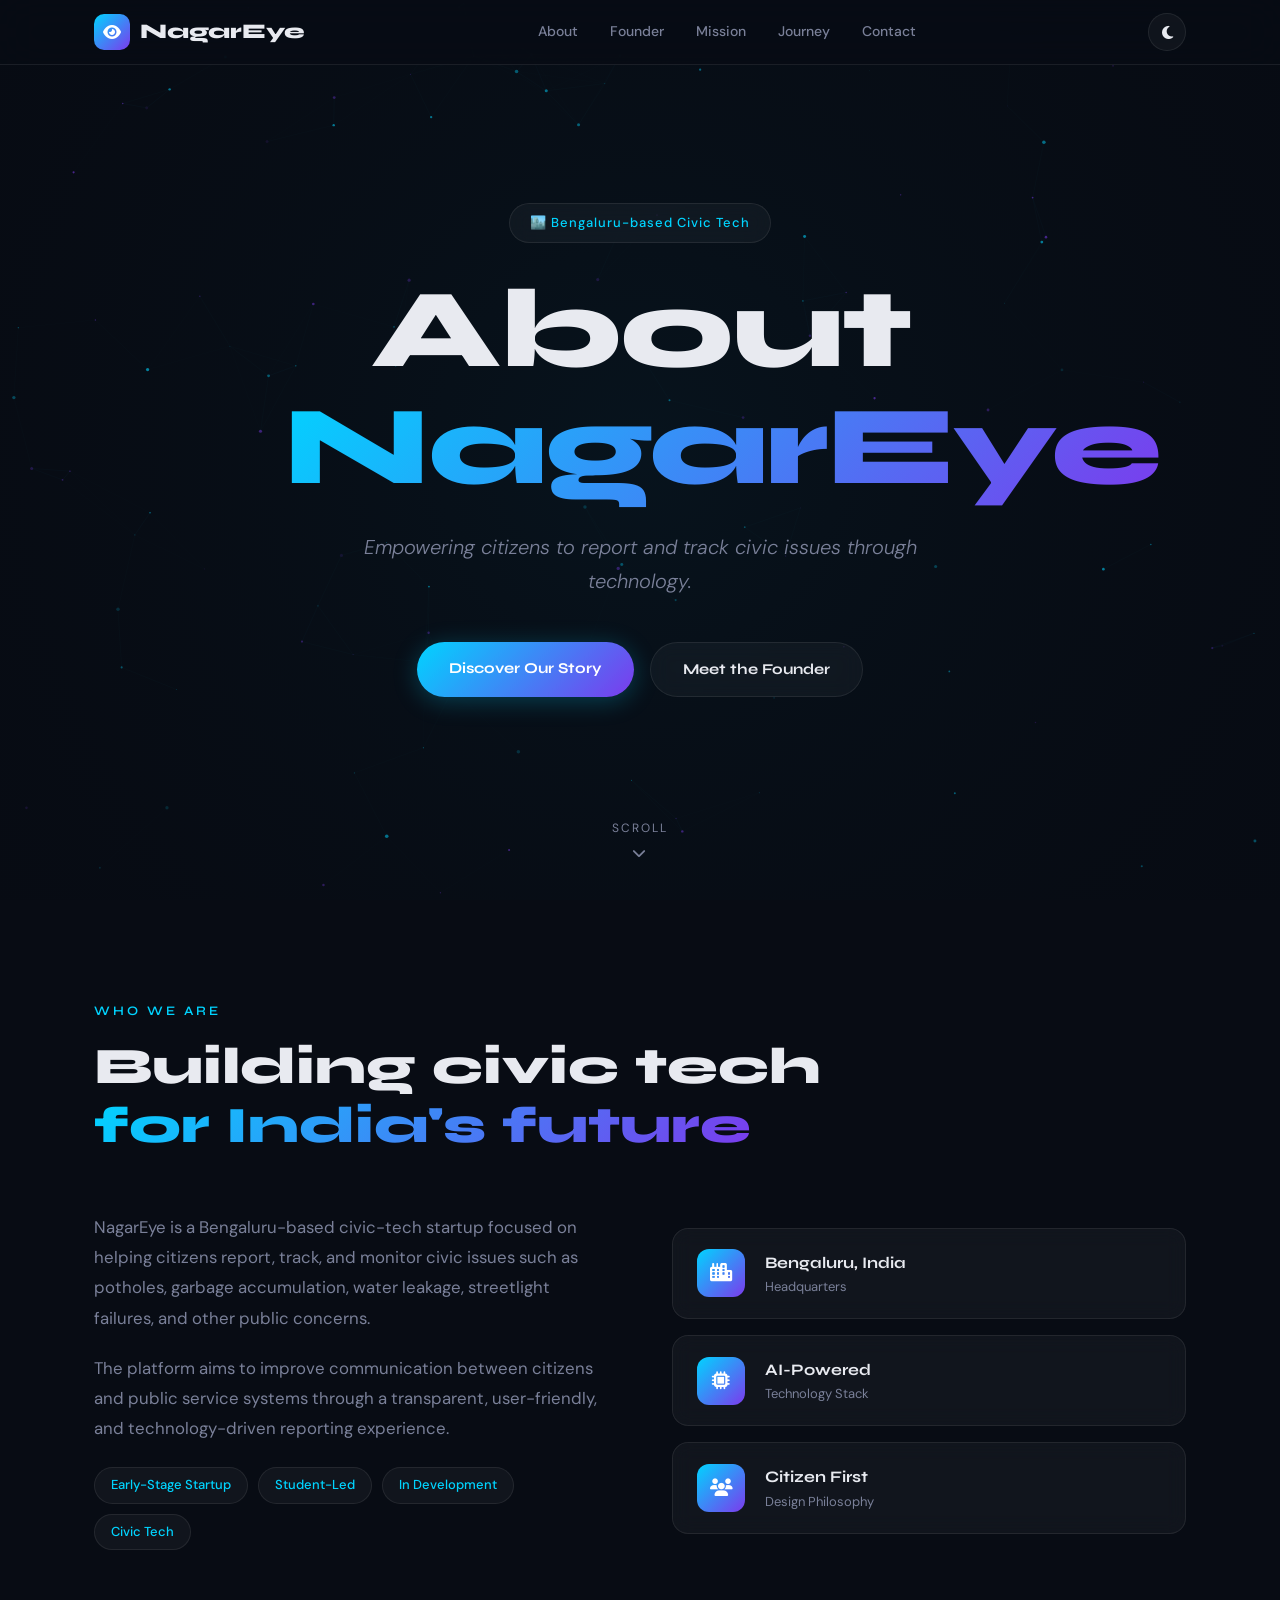
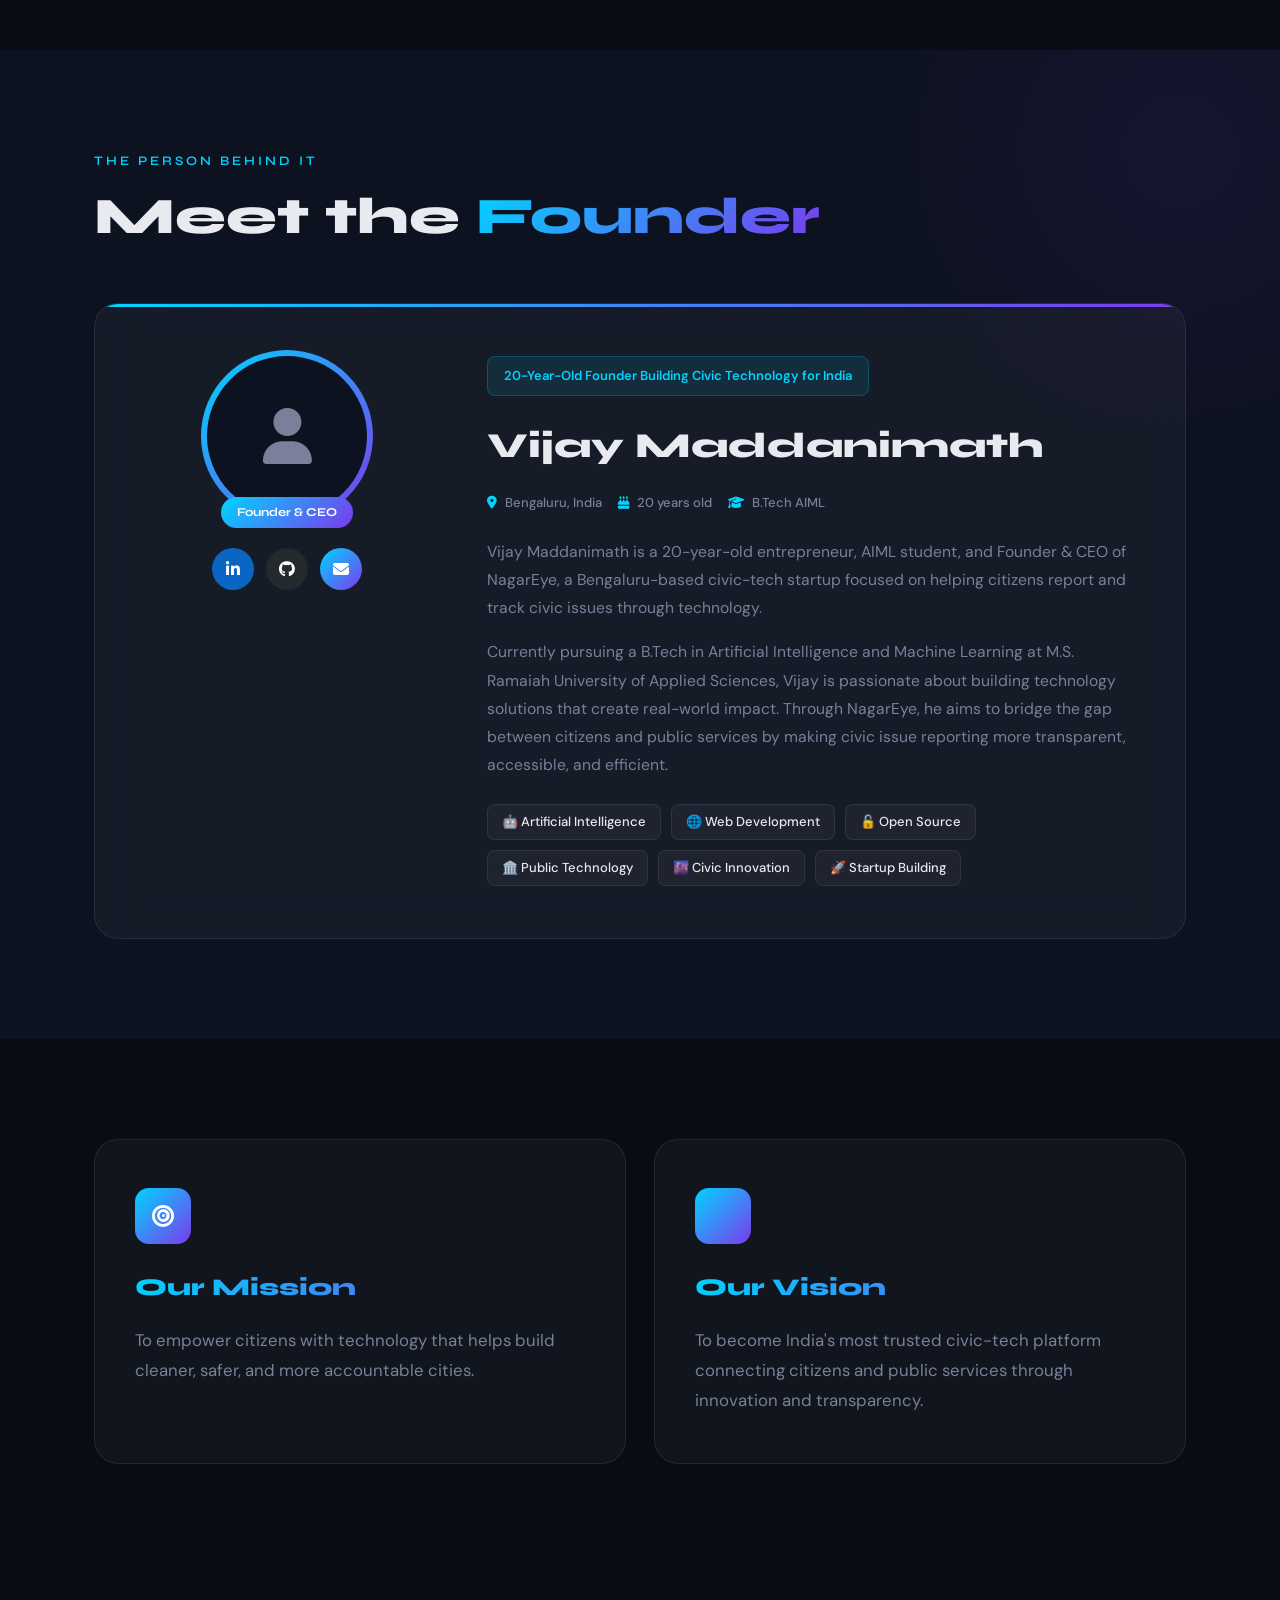
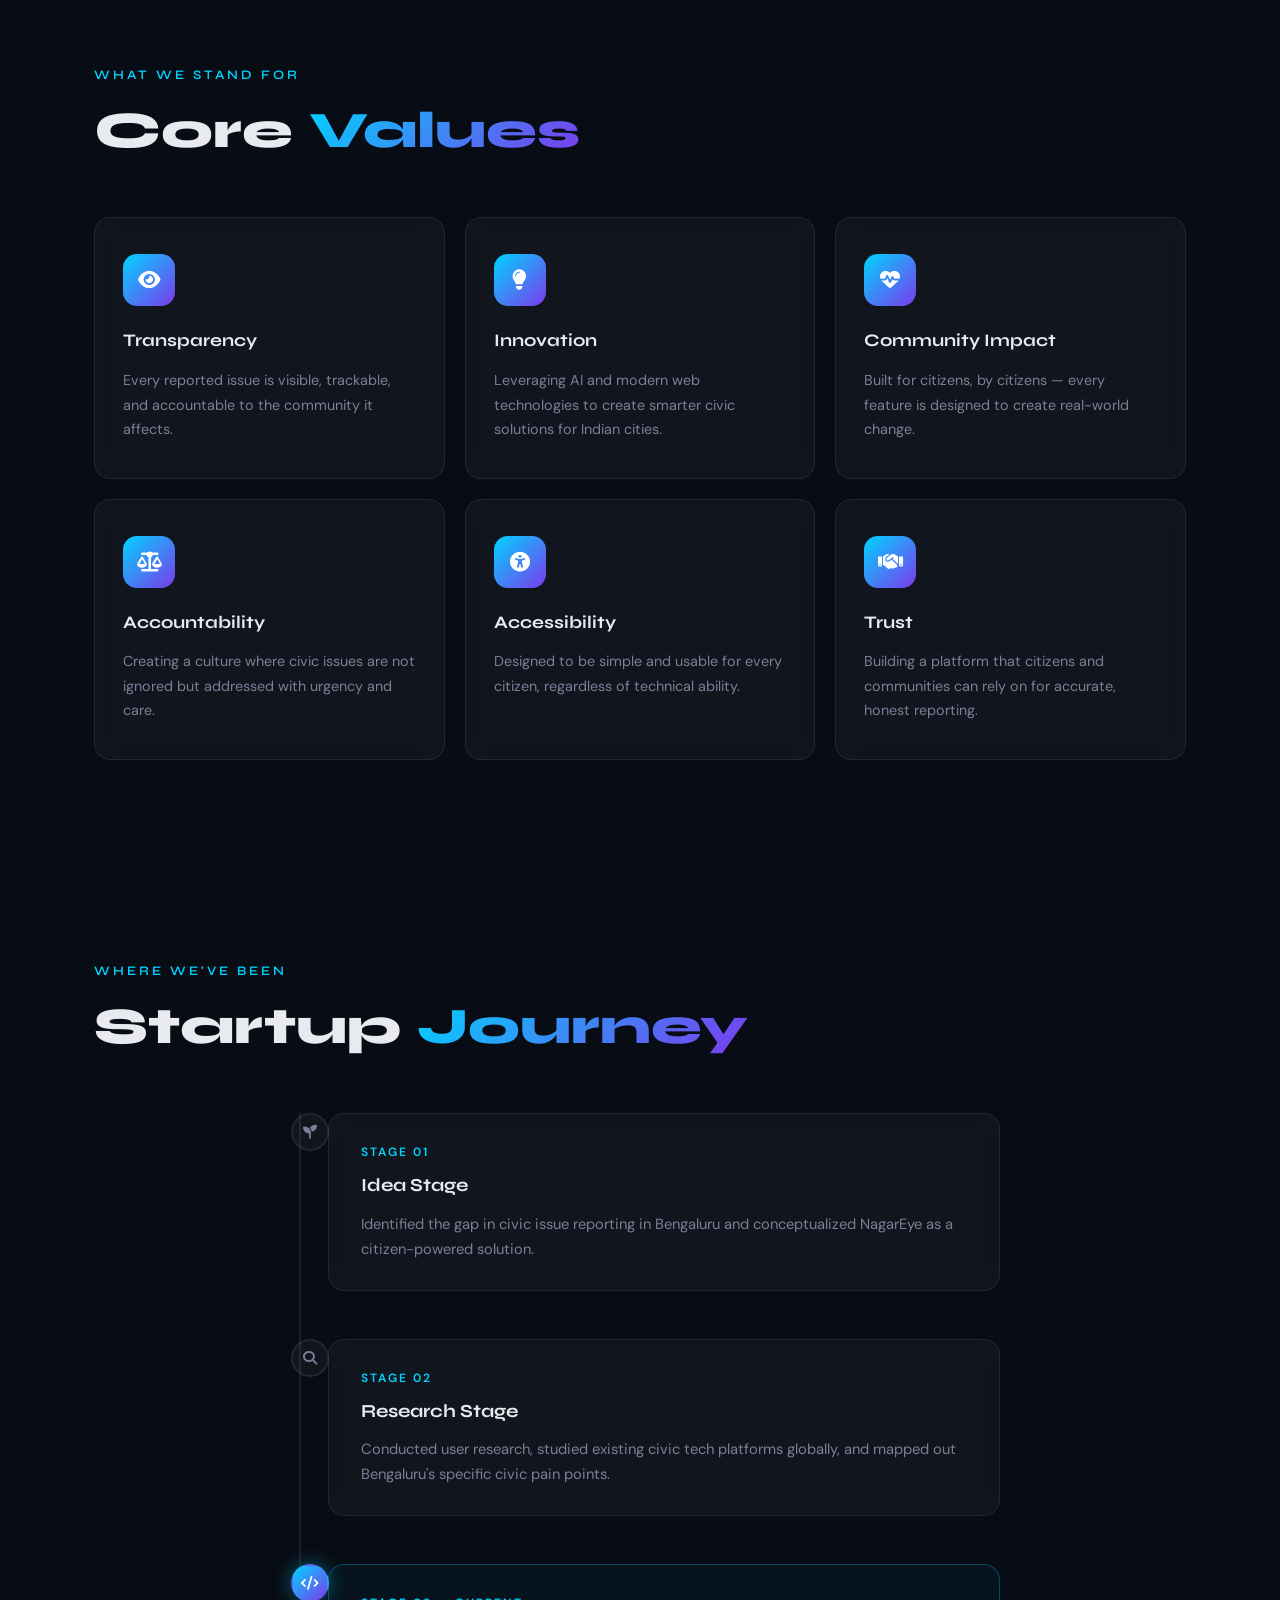
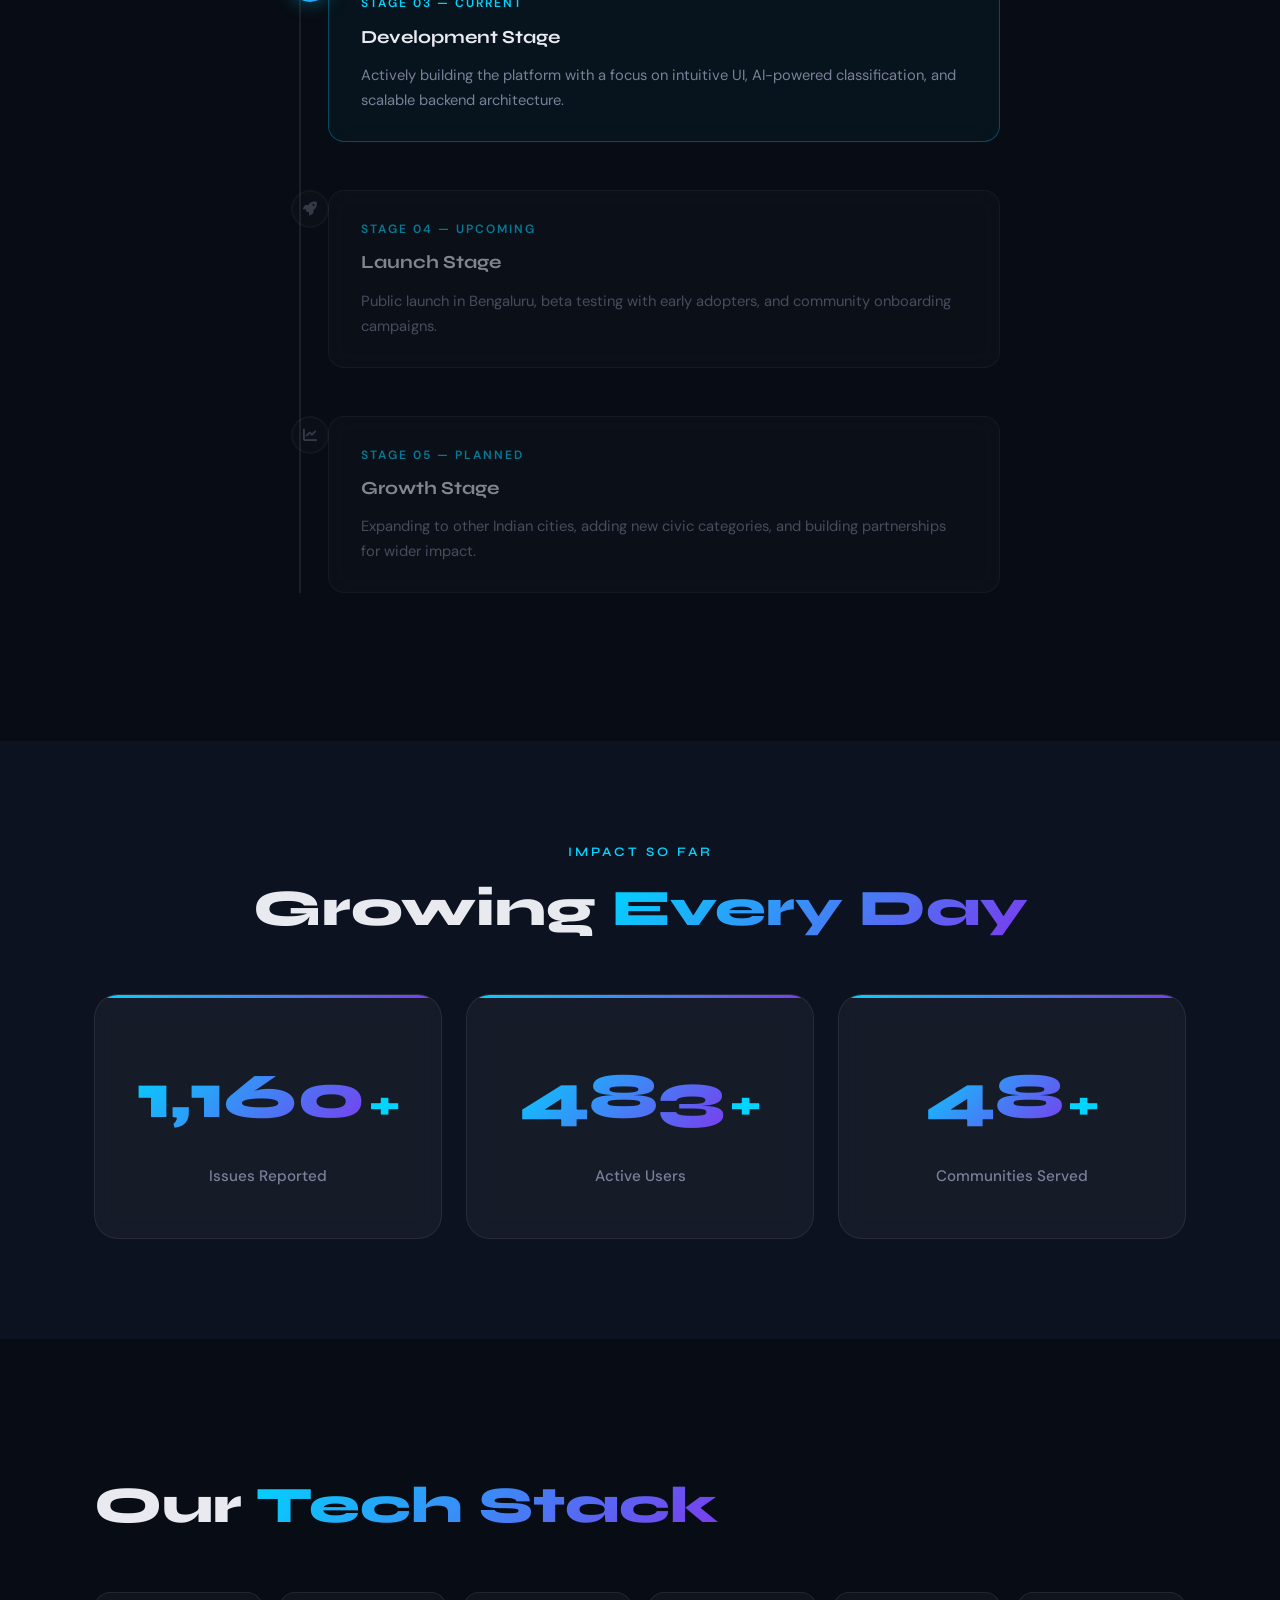
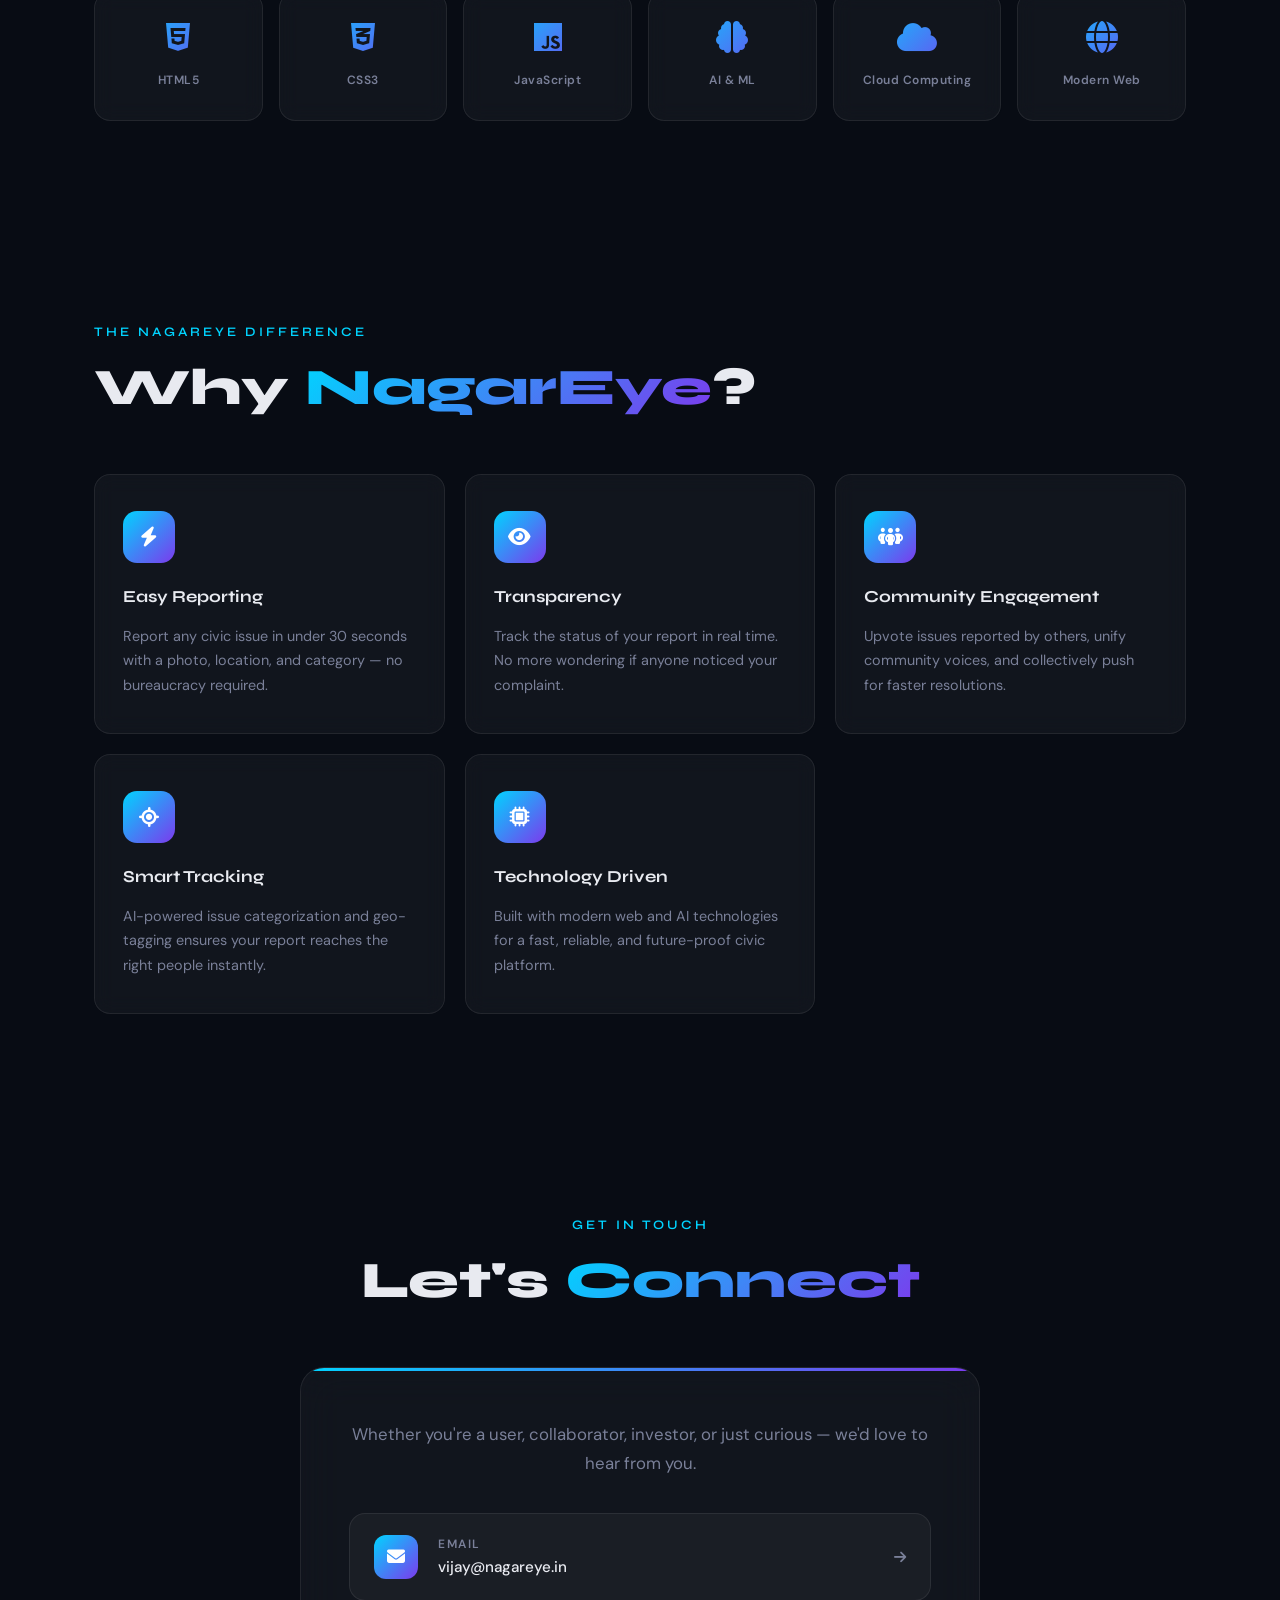
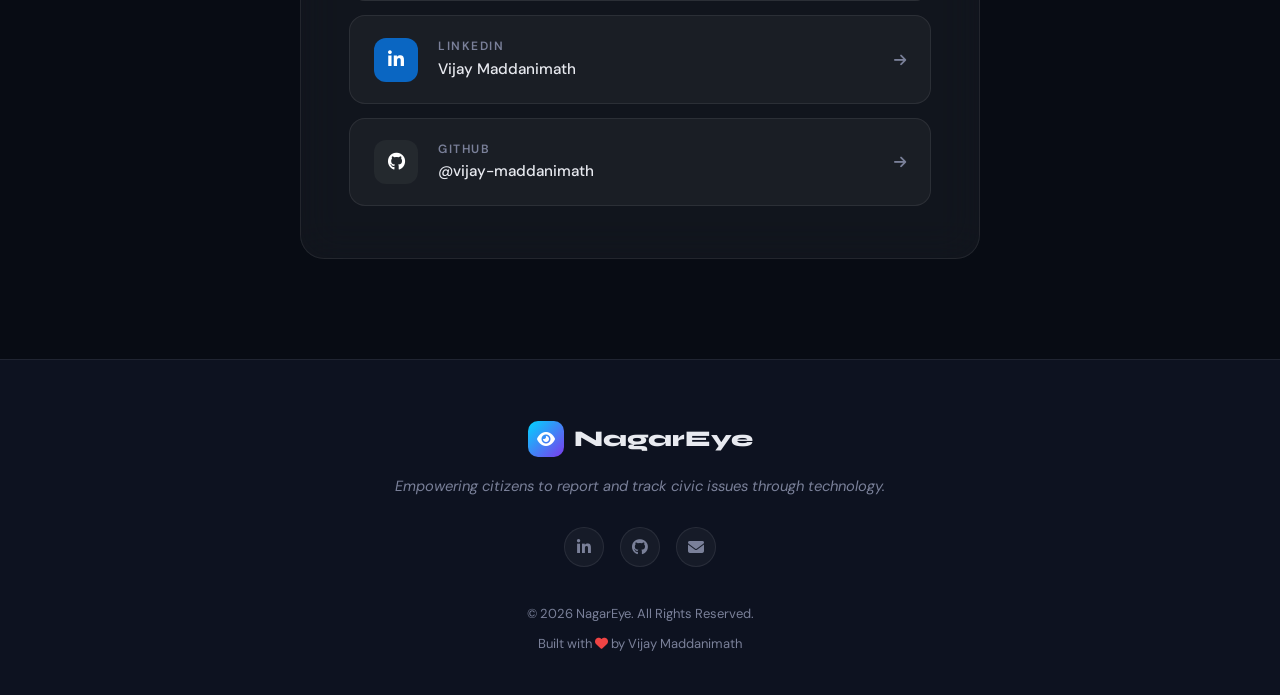
==== index.html @ eb6879da "Rename about.html to index.html" ====
<!DOCTYPE html>
<html lang="en" data-theme="dark">
<head>
  <meta charset="UTF-8" />
  <meta name="viewport" content="width=device-width, initial-scale=1.0" />
  <title>About NagarEye | Vijay Maddanimath | Founder & CEO</title>
  <meta name="description" content="Learn about NagarEye, a Bengaluru-based civic-tech startup founded by Vijay Maddanimath, focused on helping citizens report and track civic issues through technology." />
  <meta name="keywords" content="NagarEye, Vijay Maddanimath, civic tech, Bengaluru startup, citizen reporting, pothole reporting, civic issues" />
  <meta property="og:title" content="About NagarEye | Vijay Maddanimath | Founder & CEO" />
  <meta property="og:description" content="Bengaluru-based civic-tech startup empowering citizens to report and track civic issues through technology." />
  <meta property="og:type" content="website" />

  <!-- Fonts -->
  <link rel="preconnect" href="https://fonts.googleapis.com" />
  <link href="https://fonts.googleapis.com/css2?family=Syne:wght@400;600;700;800&family=DM+Sans:ital,wght@0,300;0,400;0,500;1,300&display=swap" rel="stylesheet" />
  <!-- Font Awesome -->
  <link rel="stylesheet" href="https://cdnjs.cloudflare.com/ajax/libs/font-awesome/6.5.0/css/all.min.css" />

  <link rel="stylesheet" href="style.css" />
</head>
<body>

  <!-- NAV -->
  <nav class="nav" id="nav">
    <div class="nav-inner">
      <a href="#" class="nav-logo">
        <span class="logo-icon"><i class="fa-solid fa-eye"></i></span>
        <span>NagarEye</span>
      </a>
      <div class="nav-links">
        <a href="#about">About</a>
        <a href="#founder">Founder</a>
        <a href="#mission">Mission</a>
        <a href="#journey">Journey</a>
        <a href="#contact">Contact</a>
      </div>
      <button class="theme-toggle" id="themeToggle" aria-label="Toggle dark mode">
        <i class="fa-solid fa-moon" id="themeIcon"></i>
      </button>
      <button class="nav-hamburger" id="hamburger" aria-label="Open menu">
        <span></span><span></span><span></span>
      </button>
    </div>
    <div class="nav-mobile" id="navMobile">
      <a href="#about">About</a>
      <a href="#founder">Founder</a>
      <a href="#mission">Mission</a>
      <a href="#journey">Journey</a>
      <a href="#contact">Contact</a>
    </div>
  </nav>

  <!-- HERO -->
  <section class="hero" id="hero">
    <canvas id="heroCanvas"></canvas>
    <div class="hero-content reveal">
      <div class="hero-badge">🏙️ Bengaluru-based Civic Tech</div>
      <h1 class="hero-title">About <span class="gradient-text">NagarEye</span></h1>
      <p class="hero-tagline">Empowering citizens to report and track civic issues through technology.</p>
      <div class="hero-cta">
        <a href="#about" class="btn-primary">Discover Our Story</a>
        <a href="#founder" class="btn-ghost">Meet the Founder</a>
      </div>
    </div>
    <div class="hero-scroll-hint">
      <span>Scroll</span>
      <i class="fa-solid fa-chevron-down"></i>
    </div>
  </section>

  <!-- ABOUT -->
  <section class="section" id="about">
    <div class="container">
      <div class="section-label reveal">Who We Are</div>
      <h2 class="section-title reveal">Building civic tech<br /><span class="gradient-text">for India's future</span></h2>
      <div class="about-grid">
        <div class="about-text reveal">
          <p>NagarEye is a Bengaluru-based civic-tech startup focused on helping citizens report, track, and monitor civic issues such as potholes, garbage accumulation, water leakage, streetlight failures, and other public concerns.</p>
          <p>The platform aims to improve communication between citizens and public service systems through a transparent, user-friendly, and technology-driven reporting experience.</p>
          <div class="about-tags">
            <span class="tag">Early-Stage Startup</span>
            <span class="tag">Student-Led</span>
            <span class="tag">In Development</span>
            <span class="tag">Civic Tech</span>
          </div>
        </div>
        <div class="about-visual reveal">
          <div class="city-card">
            <div class="city-card-icon"><i class="fa-solid fa-city"></i></div>
            <div class="city-card-text">
              <strong>Bengaluru, India</strong>
              <span>Headquarters</span>
            </div>
          </div>
          <div class="city-card">
            <div class="city-card-icon"><i class="fa-solid fa-microchip"></i></div>
            <div class="city-card-text">
              <strong>AI-Powered</strong>
              <span>Technology Stack</span>
            </div>
          </div>
          <div class="city-card">
            <div class="city-card-icon"><i class="fa-solid fa-users"></i></div>
            <div class="city-card-text">
              <strong>Citizen First</strong>
              <span>Design Philosophy</span>
            </div>
          </div>
        </div>
      </div>
    </div>
  </section>

  <!-- FOUNDER -->
  <section class="section founder-section" id="founder">
    <div class="founder-bg-blob"></div>
    <div class="container">
      <div class="section-label reveal">The Person Behind It</div>
      <h2 class="section-title reveal">Meet the <span class="gradient-text">Founder</span></h2>
      <div class="founder-card reveal">
        <div class="founder-left">
          <div class="founder-avatar">
            <div class="avatar-ring"></div>
            <div class="avatar-inner">
              <i class="fa-solid fa-user avatar-icon"></i>
            </div>
            <div class="founder-badge-chip">Founder &amp; CEO</div>
          </div>
          <div class="founder-socials">
            <a href="https://linkedin.com" target="_blank" rel="noopener" class="social-btn linkedin" aria-label="LinkedIn">
              <i class="fa-brands fa-linkedin-in"></i>
            </a>
            <a href="https://github.com" target="_blank" rel="noopener" class="social-btn github" aria-label="GitHub">
              <i class="fa-brands fa-github"></i>
            </a>
            <a href="mailto:vijay@nagareye.in" class="social-btn email" aria-label="Email">
              <i class="fa-solid fa-envelope"></i>
            </a>
          </div>
        </div>
        <div class="founder-right">
          <div class="founder-highlight">20-Year-Old Founder Building Civic Technology for India</div>
          <h3 class="founder-name">Vijay Maddanimath</h3>
          <div class="founder-meta">
            <span><i class="fa-solid fa-location-dot"></i> Bengaluru, India</span>
            <span><i class="fa-solid fa-cake-candles"></i> 20 years old</span>
            <span><i class="fa-solid fa-graduation-cap"></i> B.Tech AIML</span>
          </div>
          <p class="founder-bio">Vijay Maddanimath is a 20-year-old entrepreneur, AIML student, and Founder &amp; CEO of NagarEye, a Bengaluru-based civic-tech startup focused on helping citizens report and track civic issues through technology.</p>
          <p class="founder-bio">Currently pursuing a B.Tech in Artificial Intelligence and Machine Learning at M.S. Ramaiah University of Applied Sciences, Vijay is passionate about building technology solutions that create real-world impact. Through NagarEye, he aims to bridge the gap between citizens and public services by making civic issue reporting more transparent, accessible, and efficient.</p>
          <div class="founder-interests">
            <span class="interest-chip">🤖 Artificial Intelligence</span>
            <span class="interest-chip">🌐 Web Development</span>
            <span class="interest-chip">🔓 Open Source</span>
            <span class="interest-chip">🏛️ Public Technology</span>
            <span class="interest-chip">🌆 Civic Innovation</span>
            <span class="interest-chip">🚀 Startup Building</span>
          </div>
        </div>
      </div>
    </div>
  </section>

  <!-- MISSION + VISION -->
  <section class="section" id="mission">
    <div class="container">
      <div class="mv-grid">
        <div class="mv-card mission reveal">
          <div class="mv-icon"><i class="fa-solid fa-bullseye"></i></div>
          <div class="mv-label">Our Mission</div>
          <p>To empower citizens with technology that helps build cleaner, safer, and more accountable cities.</p>
        </div>
        <div class="mv-card vision reveal">
          <div class="mv-icon"><i class="fa-solid fa-telescope"></i></div>
          <div class="mv-label">Our Vision</div>
          <p>To become India's most trusted civic-tech platform connecting citizens and public services through innovation and transparency.</p>
        </div>
      </div>
    </div>
  </section>

  <!-- CORE VALUES -->
  <section class="section" id="values">
    <div class="container">
      <div class="section-label reveal">What We Stand For</div>
      <h2 class="section-title reveal">Core <span class="gradient-text">Values</span></h2>
      <div class="values-grid">
        <div class="value-card reveal" data-delay="0">
          <div class="value-icon"><i class="fa-solid fa-eye"></i></div>
          <h4>Transparency</h4>
          <p>Every reported issue is visible, trackable, and accountable to the community it affects.</p>
        </div>
        <div class="value-card reveal" data-delay="100">
          <div class="value-icon"><i class="fa-solid fa-lightbulb"></i></div>
          <h4>Innovation</h4>
          <p>Leveraging AI and modern web technologies to create smarter civic solutions for Indian cities.</p>
        </div>
        <div class="value-card reveal" data-delay="200">
          <div class="value-icon"><i class="fa-solid fa-heart-pulse"></i></div>
          <h4>Community Impact</h4>
          <p>Built for citizens, by citizens — every feature is designed to create real-world change.</p>
        </div>
        <div class="value-card reveal" data-delay="300">
          <div class="value-icon"><i class="fa-solid fa-scale-balanced"></i></div>
          <h4>Accountability</h4>
          <p>Creating a culture where civic issues are not ignored but addressed with urgency and care.</p>
        </div>
        <div class="value-card reveal" data-delay="400">
          <div class="value-icon"><i class="fa-solid fa-universal-access"></i></div>
          <h4>Accessibility</h4>
          <p>Designed to be simple and usable for every citizen, regardless of technical ability.</p>
        </div>
        <div class="value-card reveal" data-delay="500">
          <div class="value-icon"><i class="fa-solid fa-handshake"></i></div>
          <h4>Trust</h4>
          <p>Building a platform that citizens and communities can rely on for accurate, honest reporting.</p>
        </div>
      </div>
    </div>
  </section>

  <!-- JOURNEY TIMELINE -->
  <section class="section" id="journey">
    <div class="container">
      <div class="section-label reveal">Where We've Been</div>
      <h2 class="section-title reveal">Startup <span class="gradient-text">Journey</span></h2>
      <div class="timeline">
        <div class="timeline-item reveal" data-delay="0">
          <div class="timeline-dot"><i class="fa-solid fa-seedling"></i></div>
          <div class="timeline-content">
            <div class="timeline-stage">Stage 01</div>
            <h4>Idea Stage</h4>
            <p>Identified the gap in civic issue reporting in Bengaluru and conceptualized NagarEye as a citizen-powered solution.</p>
          </div>
        </div>
        <div class="timeline-item reveal" data-delay="150">
          <div class="timeline-dot"><i class="fa-solid fa-magnifying-glass"></i></div>
          <div class="timeline-content">
            <div class="timeline-stage">Stage 02</div>
            <h4>Research Stage</h4>
            <p>Conducted user research, studied existing civic tech platforms globally, and mapped out Bengaluru's specific civic pain points.</p>
          </div>
        </div>
        <div class="timeline-item reveal" data-delay="300">
          <div class="timeline-dot active"><i class="fa-solid fa-code"></i></div>
          <div class="timeline-content active">
            <div class="timeline-stage">Stage 03 — Current</div>
            <h4>Development Stage</h4>
            <p>Actively building the platform with a focus on intuitive UI, AI-powered classification, and scalable backend architecture.</p>
          </div>
        </div>
        <div class="timeline-item reveal" data-delay="450">
          <div class="timeline-dot future"><i class="fa-solid fa-rocket"></i></div>
          <div class="timeline-content future">
            <div class="timeline-stage">Stage 04 — Upcoming</div>
            <h4>Launch Stage</h4>
            <p>Public launch in Bengaluru, beta testing with early adopters, and community onboarding campaigns.</p>
          </div>
        </div>
        <div class="timeline-item reveal" data-delay="600">
          <div class="timeline-dot future"><i class="fa-solid fa-chart-line"></i></div>
          <div class="timeline-content future">
            <div class="timeline-stage">Stage 05 — Planned</div>
            <h4>Growth Stage</h4>
            <p>Expanding to other Indian cities, adding new civic categories, and building partnerships for wider impact.</p>
          </div>
        </div>
      </div>
    </div>
  </section>

  <!-- STATS -->
  <section class="section stats-section" id="stats">
    <div class="container">
      <div class="section-label reveal" style="text-align:center">Impact So Far</div>
      <h2 class="section-title reveal" style="text-align:center">Growing <span class="gradient-text">Every Day</span></h2>
      <div class="stats-grid">
        <div class="stat-card reveal">
          <div class="stat-number" data-target="1200">0</div>
          <div class="stat-suffix">+</div>
          <div class="stat-label">Issues Reported</div>
        </div>
        <div class="stat-card reveal">
          <div class="stat-number" data-target="500">0</div>
          <div class="stat-suffix">+</div>
          <div class="stat-label">Active Users</div>
        </div>
        <div class="stat-card reveal">
          <div class="stat-number" data-target="50">0</div>
          <div class="stat-suffix">+</div>
          <div class="stat-label">Communities Served</div>
        </div>
      </div>
    </div>
  </section>

  <!-- TECHNOLOGIES -->
  <section class="section" id="tech">
    <div class="container">
      <div class="section-label reveal">What We Build With</div>
      <h2 class="section-title reveal">Our <span class="gradient-text">Tech Stack</span></h2>
      <div class="tech-grid">
        <div class="tech-card reveal"><i class="fa-brands fa-html5"></i><span>HTML5</span></div>
        <div class="tech-card reveal"><i class="fa-brands fa-css3-alt"></i><span>CSS3</span></div>
        <div class="tech-card reveal"><i class="fa-brands fa-js"></i><span>JavaScript</span></div>
        <div class="tech-card reveal"><i class="fa-solid fa-brain"></i><span>AI &amp; ML</span></div>
        <div class="tech-card reveal"><i class="fa-solid fa-cloud"></i><span>Cloud Computing</span></div>
        <div class="tech-card reveal"><i class="fa-solid fa-globe"></i><span>Modern Web</span></div>
      </div>
    </div>
  </section>

  <!-- WHY NAGAREYE -->
  <section class="section" id="why">
    <div class="container">
      <div class="section-label reveal">The NagarEye Difference</div>
      <h2 class="section-title reveal">Why <span class="gradient-text">NagarEye</span>?</h2>
      <div class="why-grid">
        <div class="why-card reveal">
          <div class="why-icon"><i class="fa-solid fa-bolt"></i></div>
          <h4>Easy Reporting</h4>
          <p>Report any civic issue in under 30 seconds with a photo, location, and category — no bureaucracy required.</p>
        </div>
        <div class="why-card reveal">
          <div class="why-icon"><i class="fa-solid fa-eye"></i></div>
          <h4>Transparency</h4>
          <p>Track the status of your report in real time. No more wondering if anyone noticed your complaint.</p>
        </div>
        <div class="why-card reveal">
          <div class="why-icon"><i class="fa-solid fa-people-group"></i></div>
          <h4>Community Engagement</h4>
          <p>Upvote issues reported by others, unify community voices, and collectively push for faster resolutions.</p>
        </div>
        <div class="why-card reveal">
          <div class="why-icon"><i class="fa-solid fa-location-crosshairs"></i></div>
          <h4>Smart Tracking</h4>
          <p>AI-powered issue categorization and geo-tagging ensures your report reaches the right people instantly.</p>
        </div>
        <div class="why-card reveal">
          <div class="why-icon"><i class="fa-solid fa-microchip"></i></div>
          <h4>Technology Driven</h4>
          <p>Built with modern web and AI technologies for a fast, reliable, and future-proof civic platform.</p>
        </div>
      </div>
    </div>
  </section>

  <!-- CONTACT -->
  <section class="section" id="contact">
    <div class="container">
      <div class="section-label reveal" style="text-align:center">Get In Touch</div>
      <h2 class="section-title reveal" style="text-align:center">Let's <span class="gradient-text">Connect</span></h2>
      <div class="contact-card reveal">
        <div class="contact-intro">
          <p>Whether you're a user, collaborator, investor, or just curious — we'd love to hear from you.</p>
        </div>
        <div class="contact-links">
          <a href="mailto:vijay@nagareye.in" class="contact-link email">
            <div class="contact-link-icon"><i class="fa-solid fa-envelope"></i></div>
            <div class="contact-link-text">
              <span class="contact-link-label">Email</span>
              <span class="contact-link-value">vijay@nagareye.in</span>
            </div>
            <i class="fa-solid fa-arrow-right contact-arrow"></i>
          </a>
          <a href="https://linkedin.com" target="_blank" rel="noopener" class="contact-link linkedin">
            <div class="contact-link-icon"><i class="fa-brands fa-linkedin-in"></i></div>
            <div class="contact-link-text">
              <span class="contact-link-label">LinkedIn</span>
              <span class="contact-link-value">Vijay Maddanimath</span>
            </div>
            <i class="fa-solid fa-arrow-right contact-arrow"></i>
          </a>
          <a href="https://github.com" target="_blank" rel="noopener" class="contact-link github">
            <div class="contact-link-icon"><i class="fa-brands fa-github"></i></div>
            <div class="contact-link-text">
              <span class="contact-link-label">GitHub</span>
              <span class="contact-link-value">@vijay-maddanimath</span>
            </div>
            <i class="fa-solid fa-arrow-right contact-arrow"></i>
          </a>
        </div>
      </div>
    </div>
  </section>

  <!-- FOOTER -->
  <footer class="footer">
    <div class="footer-inner">
      <div class="footer-logo">
        <span class="logo-icon"><i class="fa-solid fa-eye"></i></span>
        <span>NagarEye</span>
      </div>
      <p class="footer-tagline">Empowering citizens to report and track civic issues through technology.</p>
      <div class="footer-socials">
        <a href="https://linkedin.com" target="_blank" rel="noopener" aria-label="LinkedIn"><i class="fa-brands fa-linkedin-in"></i></a>
        <a href="https://github.com" target="_blank" rel="noopener" aria-label="GitHub"><i class="fa-brands fa-github"></i></a>
        <a href="mailto:vijay@nagareye.in" aria-label="Email"><i class="fa-solid fa-envelope"></i></a>
      </div>
      <div class="footer-bottom">
        <span>© 2026 NagarEye. All Rights Reserved.</span>
        <span class="footer-heart">Built with <i class="fa-solid fa-heart"></i> by Vijay Maddanimath</span>
      </div>
    </div>
  </footer>

  <script src="app.js"></script>
</body>
</html>
---- style.css ----
/* =============================================
   NagarEye About Page — Premium Civic Tech CSS
   ============================================= */

/* ---------- CSS Variables ---------- */
:root {
  --bg: #080c14;
  --bg2: #0d1220;
  --surface: rgba(255,255,255,0.04);
  --surface-hover: rgba(255,255,255,0.08);
  --border: rgba(255,255,255,0.08);
  --text: #e8eaf0;
  --text-muted: #7a8099;
  --accent: #00d4ff;
  --accent2: #7c3aed;
  --accent3: #10b981;
  --gradient: linear-gradient(135deg, #00d4ff 0%, #7c3aed 100%);
  --gradient-warm: linear-gradient(135deg, #f59e0b 0%, #ef4444 100%);
  --nav-bg: rgba(8,12,20,0.85);
  --card-bg: rgba(255,255,255,0.04);
  --shadow: 0 8px 32px rgba(0,212,255,0.08);
  --radius: 16px;
  --radius-lg: 24px;
  --font-display: 'Syne', sans-serif;
  --font-body: 'DM Sans', sans-serif;
  --transition: 0.3s cubic-bezier(0.4, 0, 0.2, 1);
}

[data-theme="light"] {
  --bg: #f4f6fb;
  --bg2: #eaecf4;
  --surface: rgba(0,0,0,0.04);
  --surface-hover: rgba(0,0,0,0.07);
  --border: rgba(0,0,0,0.09);
  --text: #111827;
  --text-muted: #6b7280;
  --nav-bg: rgba(244,246,251,0.88);
  --card-bg: rgba(255,255,255,0.75);
  --shadow: 0 8px 32px rgba(0,0,0,0.08);
}

/* ---------- Reset ---------- */
*, *::before, *::after { box-sizing: border-box; margin: 0; padding: 0; }

html { scroll-behavior: smooth; }

body {
  font-family: var(--font-body);
  background: var(--bg);
  color: var(--text);
  font-size: 16px;
  line-height: 1.7;
  overflow-x: hidden;
  transition: background var(--transition), color var(--transition);
}

a { text-decoration: none; color: inherit; }
img { max-width: 100%; }

/* ---------- Utility ---------- */
.container {
  max-width: 1140px;
  margin: 0 auto;
  padding: 0 24px;
}

.gradient-text {
  background: var(--gradient);
  -webkit-background-clip: text;
  -webkit-text-fill-color: transparent;
  background-clip: text;
}

.section {
  padding: 100px 0;
  position: relative;
}

.section-label {
  font-family: var(--font-display);
  font-size: 13px;
  font-weight: 600;
  letter-spacing: 3px;
  text-transform: uppercase;
  color: var(--accent);
  margin-bottom: 16px;
}

.section-title {
  font-family: var(--font-display);
  font-size: clamp(2rem, 5vw, 3.2rem);
  font-weight: 800;
  line-height: 1.15;
  margin-bottom: 56px;
  color: var(--text);
}

/* ---------- Reveal Animation ---------- */
.reveal {
  opacity: 0;
  transform: translateY(40px);
  transition: opacity 0.7s ease, transform 0.7s ease;
}
.reveal.visible {
  opacity: 1;
  transform: translateY(0);
}

/* ---------- NAV ---------- */
.nav {
  position: fixed;
  top: 0; left: 0; right: 0;
  z-index: 1000;
  backdrop-filter: blur(20px);
  -webkit-backdrop-filter: blur(20px);
  background: var(--nav-bg);
  border-bottom: 1px solid var(--border);
  transition: background var(--transition);
}
.nav-inner {
  display: flex;
  align-items: center;
  justify-content: space-between;
  max-width: 1140px;
  margin: 0 auto;
  padding: 0 24px;
  height: 64px;
}
.nav-logo {
  display: flex;
  align-items: center;
  gap: 10px;
  font-family: var(--font-display);
  font-size: 1.3rem;
  font-weight: 800;
  color: var(--text);
}
.logo-icon {
  width: 36px; height: 36px;
  background: var(--gradient);
  border-radius: 10px;
  display: flex; align-items: center; justify-content: center;
  font-size: 16px;
  color: #fff;
}
.nav-links {
  display: flex;
  gap: 32px;
}
.nav-links a {
  font-size: 14px;
  font-weight: 500;
  color: var(--text-muted);
  transition: color var(--transition);
}
.nav-links a:hover { color: var(--accent); }

.theme-toggle {
  background: var(--surface);
  border: 1px solid var(--border);
  border-radius: 50%;
  width: 38px; height: 38px;
  display: flex; align-items: center; justify-content: center;
  cursor: pointer;
  color: var(--text);
  font-size: 15px;
  transition: background var(--transition), color var(--transition);
  outline: none;
}
.theme-toggle:hover { background: var(--surface-hover); }

.nav-hamburger {
  display: none;
  flex-direction: column;
  gap: 5px;
  background: none;
  border: none;
  cursor: pointer;
  padding: 6px;
}
.nav-hamburger span {
  display: block;
  width: 22px; height: 2px;
  background: var(--text);
  border-radius: 2px;
  transition: var(--transition);
}
.nav-mobile {
  display: none;
  flex-direction: column;
  gap: 0;
  border-top: 1px solid var(--border);
  background: var(--nav-bg);
}
.nav-mobile a {
  padding: 14px 24px;
  font-size: 15px;
  color: var(--text-muted);
  border-bottom: 1px solid var(--border);
  transition: color var(--transition), background var(--transition);
}
.nav-mobile a:hover { color: var(--accent); background: var(--surface); }
.nav-mobile.open { display: flex; }

/* ---------- HERO ---------- */
.hero {
  position: relative;
  min-height: 100vh;
  display: flex;
  align-items: center;
  justify-content: center;
  overflow: hidden;
  background: var(--bg);
}
#heroCanvas {
  position: absolute;
  inset: 0;
  width: 100%; height: 100%;
  pointer-events: none;
}
.hero-content {
  position: relative;
  z-index: 2;
  text-align: center;
  max-width: 760px;
  padding: 24px;
}
.hero-badge {
  display: inline-block;
  background: var(--surface);
  border: 1px solid var(--border);
  border-radius: 100px;
  padding: 8px 20px;
  font-size: 13px;
  font-weight: 500;
  letter-spacing: 1px;
  color: var(--accent);
  margin-bottom: 28px;
  backdrop-filter: blur(10px);
}
.hero-title {
  font-family: var(--font-display);
  font-size: clamp(3rem, 9vw, 7rem);
  font-weight: 800;
  line-height: 1.05;
  margin-bottom: 24px;
  letter-spacing: -2px;
}
.hero-tagline {
  font-size: clamp(1rem, 2vw, 1.25rem);
  color: var(--text-muted);
  margin-bottom: 44px;
  max-width: 580px;
  margin-left: auto; margin-right: auto;
  font-weight: 300;
  font-style: italic;
}
.hero-cta {
  display: flex;
  gap: 16px;
  justify-content: center;
  flex-wrap: wrap;
}
.btn-primary {
  padding: 14px 32px;
  background: var(--gradient);
  border-radius: 100px;
  font-family: var(--font-display);
  font-size: 15px;
  font-weight: 700;
  color: #fff;
  transition: opacity var(--transition), transform var(--transition);
  box-shadow: 0 4px 24px rgba(0,212,255,0.25);
}
.btn-primary:hover { opacity: 0.88; transform: translateY(-2px); }
.btn-ghost {
  padding: 14px 32px;
  border: 1px solid var(--border);
  border-radius: 100px;
  font-family: var(--font-display);
  font-size: 15px;
  font-weight: 700;
  color: var(--text);
  background: var(--surface);
  backdrop-filter: blur(10px);
  transition: background var(--transition), transform var(--transition);
}
.btn-ghost:hover { background: var(--surface-hover); transform: translateY(-2px); }

.hero-scroll-hint {
  position: absolute;
  bottom: 40px; left: 50%; transform: translateX(-50%);
  display: flex;
  flex-direction: column;
  align-items: center;
  gap: 8px;
  color: var(--text-muted);
  font-size: 12px;
  letter-spacing: 2px;
  text-transform: uppercase;
  animation: bounce 2s ease-in-out infinite;
  z-index: 2;
}
.hero-scroll-hint i { font-size: 14px; }
@keyframes bounce {
  0%, 100% { transform: translateX(-50%) translateY(0); }
  50% { transform: translateX(-50%) translateY(8px); }
}

/* ---------- ABOUT SECTION ---------- */
.about-grid {
  display: grid;
  grid-template-columns: 1fr 1fr;
  gap: 64px;
  align-items: center;
}
.about-text p {
  color: var(--text-muted);
  margin-bottom: 20px;
  font-size: 1.05rem;
  line-height: 1.8;
}
.about-tags {
  display: flex;
  flex-wrap: wrap;
  gap: 10px;
  margin-top: 24px;
}
.tag {
  padding: 6px 16px;
  background: var(--surface);
  border: 1px solid var(--border);
  border-radius: 100px;
  font-size: 13px;
  font-weight: 500;
  color: var(--accent);
}
.about-visual {
  display: flex;
  flex-direction: column;
  gap: 16px;
}
.city-card {
  display: flex;
  align-items: center;
  gap: 20px;
  background: var(--card-bg);
  border: 1px solid var(--border);
  border-radius: var(--radius);
  padding: 20px 24px;
  transition: background var(--transition), transform var(--transition), border-color var(--transition);
  backdrop-filter: blur(10px);
}
.city-card:hover {
  background: var(--surface-hover);
  border-color: rgba(0,212,255,0.3);
  transform: translateX(6px);
}
.city-card-icon {
  width: 48px; height: 48px;
  background: var(--gradient);
  border-radius: 12px;
  display: flex; align-items: center; justify-content: center;
  font-size: 18px;
  color: #fff;
  flex-shrink: 0;
}
.city-card-text {
  display: flex;
  flex-direction: column;
}
.city-card-text strong {
  font-family: var(--font-display);
  font-size: 1rem;
  font-weight: 700;
}
.city-card-text span {
  font-size: 13px;
  color: var(--text-muted);
}

/* ---------- FOUNDER SECTION ---------- */
.founder-section {
  background: var(--bg2);
  overflow: hidden;
}
.founder-bg-blob {
  position: absolute;
  width: 600px; height: 600px;
  border-radius: 50%;
  background: radial-gradient(circle, rgba(124,58,237,0.08) 0%, transparent 70%);
  top: -200px; right: -200px;
  pointer-events: none;
}
.founder-card {
  display: grid;
  grid-template-columns: 280px 1fr;
  gap: 60px;
  background: var(--card-bg);
  border: 1px solid var(--border);
  border-radius: var(--radius-lg);
  padding: 52px;
  backdrop-filter: blur(20px);
  position: relative;
  overflow: hidden;
}
.founder-card::before {
  content: '';
  position: absolute;
  top: 0; left: 0; right: 0;
  height: 3px;
  background: var(--gradient);
}
.founder-left {
  display: flex;
  flex-direction: column;
  align-items: center;
  gap: 32px;
}
.founder-avatar {
  position: relative;
  width: 160px; height: 160px;
  display: flex; align-items: center; justify-content: center;
}
.avatar-ring {
  position: absolute;
  inset: -6px;
  border-radius: 50%;
  background: var(--gradient);
  animation: spin-ring 6s linear infinite;
  z-index: 0;
}
@keyframes spin-ring {
  0% { opacity: 1; }
  50% { opacity: 0.5; }
  100% { opacity: 1; }
}
.avatar-inner {
  width: 160px; height: 160px;
  background: var(--bg2);
  border-radius: 50%;
  display: flex; align-items: center; justify-content: center;
  font-size: 56px;
  color: var(--text-muted);
  position: relative;
  z-index: 1;
  border: 4px solid var(--bg2);
}
.avatar-icon { color: var(--text-muted); }
.founder-badge-chip {
  position: absolute;
  bottom: -12px; left: 50%; transform: translateX(-50%);
  background: var(--gradient);
  border-radius: 100px;
  padding: 5px 16px;
  font-size: 12px;
  font-weight: 700;
  color: #fff;
  white-space: nowrap;
  z-index: 2;
  font-family: var(--font-display);
}
.founder-socials {
  display: flex;
  gap: 12px;
}
.social-btn {
  width: 42px; height: 42px;
  border-radius: 50%;
  display: flex; align-items: center; justify-content: center;
  font-size: 16px;
  transition: transform var(--transition), opacity var(--transition);
  color: #fff;
}
.social-btn:hover { transform: translateY(-4px); opacity: 0.85; }
.social-btn.linkedin { background: #0a66c2; }
.social-btn.github { background: #24292e; }
.social-btn.email { background: var(--gradient); }

.founder-right {
  display: flex;
  flex-direction: column;
  justify-content: center;
}
.founder-highlight {
  display: inline-block;
  background: rgba(0,212,255,0.1);
  border: 1px solid rgba(0,212,255,0.2);
  border-radius: 8px;
  padding: 8px 16px;
  font-size: 13px;
  font-weight: 600;
  color: var(--accent);
  margin-bottom: 20px;
  width: fit-content;
}
.founder-name {
  font-family: var(--font-display);
  font-size: 2.2rem;
  font-weight: 800;
  margin-bottom: 16px;
}
.founder-meta {
  display: flex;
  flex-wrap: wrap;
  gap: 16px;
  margin-bottom: 24px;
}
.founder-meta span {
  display: flex;
  align-items: center;
  gap: 8px;
  font-size: 13px;
  color: var(--text-muted);
  font-weight: 500;
}
.founder-meta i { color: var(--accent); }
.founder-bio {
  color: var(--text-muted);
  margin-bottom: 16px;
  font-size: 0.98rem;
  line-height: 1.8;
}
.founder-interests {
  display: flex;
  flex-wrap: wrap;
  gap: 10px;
  margin-top: 8px;
}
.interest-chip {
  padding: 6px 14px;
  background: var(--surface);
  border: 1px solid var(--border);
  border-radius: 8px;
  font-size: 13px;
  font-weight: 500;
  color: var(--text);
  transition: background var(--transition), border-color var(--transition);
}
.interest-chip:hover {
  background: var(--surface-hover);
  border-color: rgba(0,212,255,0.3);
}

/* ---------- MISSION / VISION ---------- */
.mv-grid {
  display: grid;
  grid-template-columns: 1fr 1fr;
  gap: 28px;
}
.mv-card {
  background: var(--card-bg);
  border: 1px solid var(--border);
  border-radius: var(--radius-lg);
  padding: 48px 40px;
  position: relative;
  overflow: hidden;
  backdrop-filter: blur(10px);
  transition: transform var(--transition), border-color var(--transition);
}
.mv-card:hover { transform: translateY(-6px); border-color: rgba(0,212,255,0.3); }
.mv-card::after {
  content: '';
  position: absolute;
  inset: 0;
  border-radius: var(--radius-lg);
  opacity: 0;
  background: var(--gradient);
  transition: opacity var(--transition);
  z-index: -1;
}
.mv-icon {
  width: 56px; height: 56px;
  background: var(--gradient);
  border-radius: 14px;
  display: flex; align-items: center; justify-content: center;
  font-size: 22px;
  color: #fff;
  margin-bottom: 24px;
}
.mv-label {
  font-family: var(--font-display);
  font-size: 1.5rem;
  font-weight: 800;
  margin-bottom: 16px;
  background: var(--gradient);
  -webkit-background-clip: text;
  -webkit-text-fill-color: transparent;
  background-clip: text;
}
.mv-card p {
  color: var(--text-muted);
  font-size: 1.05rem;
  line-height: 1.8;
}

/* ---------- CORE VALUES ---------- */
.values-grid {
  display: grid;
  grid-template-columns: repeat(3, 1fr);
  gap: 20px;
}
.value-card {
  background: var(--card-bg);
  border: 1px solid var(--border);
  border-radius: var(--radius);
  padding: 36px 28px;
  backdrop-filter: blur(10px);
  transition: background var(--transition), transform var(--transition), border-color var(--transition), box-shadow var(--transition);
  position: relative;
  overflow: hidden;
}
.value-card::before {
  content: '';
  position: absolute;
  bottom: 0; left: 0; right: 0;
  height: 3px;
  background: var(--gradient);
  transform: scaleX(0);
  transform-origin: left;
  transition: transform 0.4s ease;
}
.value-card:hover::before { transform: scaleX(1); }
.value-card:hover {
  background: var(--surface-hover);
  border-color: rgba(0,212,255,0.2);
  transform: translateY(-8px);
  box-shadow: var(--shadow);
}
.value-icon {
  width: 52px; height: 52px;
  background: var(--gradient);
  border-radius: 14px;
  display: flex; align-items: center; justify-content: center;
  font-size: 20px;
  color: #fff;
  margin-bottom: 20px;
}
.value-card h4 {
  font-family: var(--font-display);
  font-size: 1.1rem;
  font-weight: 700;
  margin-bottom: 12px;
}
.value-card p {
  color: var(--text-muted);
  font-size: 0.9rem;
  line-height: 1.7;
}

/* ---------- TIMELINE ---------- */
.timeline {
  position: relative;
  padding-left: 48px;
  max-width: 720px;
  margin: 0 auto;
}
.timeline::before {
  content: '';
  position: absolute;
  left: 19px; top: 0; bottom: 0;
  width: 2px;
  background: var(--border);
}
.timeline-item {
  position: relative;
  margin-bottom: 48px;
}
.timeline-dot {
  position: absolute;
  left: -37px;
  top: 0;
  width: 38px; height: 38px;
  background: var(--surface);
  border: 2px solid var(--border);
  border-radius: 50%;
  display: flex; align-items: center; justify-content: center;
  font-size: 14px;
  color: var(--text-muted);
  transition: all var(--transition);
  z-index: 1;
}
.timeline-dot.active {
  background: var(--gradient);
  border-color: transparent;
  color: #fff;
  box-shadow: 0 0 20px rgba(0,212,255,0.4);
}
.timeline-dot.future {
  opacity: 0.4;
}
.timeline-content {
  background: var(--card-bg);
  border: 1px solid var(--border);
  border-radius: var(--radius);
  padding: 28px 32px;
  backdrop-filter: blur(10px);
  transition: border-color var(--transition), background var(--transition);
}
.timeline-content:hover { border-color: rgba(0,212,255,0.25); background: var(--surface-hover); }
.timeline-content.active {
  border-color: rgba(0,212,255,0.3);
  background: rgba(0,212,255,0.04);
}
.timeline-content.future { opacity: 0.55; }
.timeline-stage {
  font-size: 12px;
  font-weight: 600;
  letter-spacing: 2px;
  text-transform: uppercase;
  color: var(--accent);
  margin-bottom: 8px;
}
.timeline-content h4 {
  font-family: var(--font-display);
  font-size: 1.15rem;
  font-weight: 700;
  margin-bottom: 10px;
}
.timeline-content p {
  color: var(--text-muted);
  font-size: 0.92rem;
  line-height: 1.7;
}

/* ---------- STATS ---------- */
.stats-section {
  background: var(--bg2);
}
.stats-grid {
  display: grid;
  grid-template-columns: repeat(3, 1fr);
  gap: 24px;
}
.stat-card {
  background: var(--card-bg);
  border: 1px solid var(--border);
  border-radius: var(--radius-lg);
  padding: 48px 32px;
  text-align: center;
  backdrop-filter: blur(10px);
  position: relative;
  overflow: hidden;
  transition: transform var(--transition), border-color var(--transition);
}
.stat-card:hover { transform: translateY(-6px); border-color: rgba(0,212,255,0.3); }
.stat-card::before {
  content: '';
  position: absolute;
  top: 0; left: 0; right: 0;
  height: 3px;
  background: var(--gradient);
}
.stat-number {
  font-family: var(--font-display);
  font-size: clamp(2.5rem, 5vw, 4rem);
  font-weight: 800;
  background: var(--gradient);
  -webkit-background-clip: text;
  -webkit-text-fill-color: transparent;
  background-clip: text;
  display: inline;
}
.stat-suffix {
  font-family: var(--font-display);
  font-size: 2.5rem;
  font-weight: 800;
  color: var(--accent);
  display: inline;
}
.stat-label {
  color: var(--text-muted);
  font-size: 0.95rem;
  margin-top: 12px;
  font-weight: 500;
}

/* ---------- TECH STACK ---------- */
.tech-grid {
  display: grid;
  grid-template-columns: repeat(6, 1fr);
  gap: 16px;
}
.tech-card {
  background: var(--card-bg);
  border: 1px solid var(--border);
  border-radius: var(--radius);
  padding: 28px 16px;
  text-align: center;
  backdrop-filter: blur(10px);
  transition: background var(--transition), transform var(--transition), border-color var(--transition);
  cursor: default;
}
.tech-card:hover {
  background: var(--surface-hover);
  border-color: rgba(0,212,255,0.3);
  transform: translateY(-8px);
}
.tech-card i {
  font-size: 2rem;
  background: var(--gradient);
  -webkit-background-clip: text;
  -webkit-text-fill-color: transparent;
  background-clip: text;
  display: block;
  margin-bottom: 12px;
}
.tech-card span {
  font-size: 12px;
  font-weight: 600;
  color: var(--text-muted);
  letter-spacing: 0.5px;
}

/* ---------- WHY NAGAREYE ---------- */
.why-grid {
  display: grid;
  grid-template-columns: repeat(3, 1fr);
  gap: 20px;
}
.why-card {
  background: var(--card-bg);
  border: 1px solid var(--border);
  border-radius: var(--radius);
  padding: 36px 28px;
  backdrop-filter: blur(10px);
  transition: background var(--transition), transform var(--transition), border-color var(--transition);
  position: relative;
}
.why-card:hover {
  background: var(--surface-hover);
  border-color: rgba(0,212,255,0.3);
  transform: translateY(-6px);
}
.why-icon {
  width: 52px; height: 52px;
  border-radius: 14px;
  background: var(--gradient);
  display: flex; align-items: center; justify-content: center;
  font-size: 20px;
  color: #fff;
  margin-bottom: 20px;
}
.why-card h4 {
  font-family: var(--font-display);
  font-size: 1.05rem;
  font-weight: 700;
  margin-bottom: 12px;
}
.why-card p {
  font-size: 0.9rem;
  color: var(--text-muted);
  line-height: 1.7;
}

/* ---------- CONTACT ---------- */
.contact-card {
  max-width: 680px;
  margin: 0 auto;
  background: var(--card-bg);
  border: 1px solid var(--border);
  border-radius: var(--radius-lg);
  padding: 52px 48px;
  backdrop-filter: blur(20px);
  position: relative;
  overflow: hidden;
}
.contact-card::before {
  content: '';
  position: absolute;
  top: 0; left: 0; right: 0;
  height: 3px;
  background: var(--gradient);
}
.contact-intro {
  text-align: center;
  margin-bottom: 36px;
}
.contact-intro p {
  color: var(--text-muted);
  font-size: 1.05rem;
  line-height: 1.7;
}
.contact-links {
  display: flex;
  flex-direction: column;
  gap: 14px;
}
.contact-link {
  display: flex;
  align-items: center;
  gap: 20px;
  padding: 20px 24px;
  background: var(--surface);
  border: 1px solid var(--border);
  border-radius: var(--radius);
  transition: background var(--transition), border-color var(--transition), transform var(--transition);
  cursor: pointer;
}
.contact-link:hover {
  background: var(--surface-hover);
  transform: translateX(4px);
}
.contact-link.email:hover { border-color: #00d4ff55; }
.contact-link.linkedin:hover { border-color: #0a66c255; }
.contact-link.github:hover { border-color: #ffffff33; }
.contact-link-icon {
  width: 44px; height: 44px;
  border-radius: 12px;
  display: flex; align-items: center; justify-content: center;
  font-size: 18px;
  color: #fff;
  flex-shrink: 0;
}
.contact-link.email .contact-link-icon { background: var(--gradient); }
.contact-link.linkedin .contact-link-icon { background: #0a66c2; }
.contact-link.github .contact-link-icon { background: #24292e; }
.contact-link-text {
  display: flex;
  flex-direction: column;
  flex: 1;
}
.contact-link-label {
  font-size: 12px;
  font-weight: 600;
  letter-spacing: 1.5px;
  text-transform: uppercase;
  color: var(--text-muted);
}
.contact-link-value {
  font-size: 0.95rem;
  font-weight: 500;
  color: var(--text);
}
.contact-arrow {
  color: var(--text-muted);
  font-size: 14px;
  transition: transform var(--transition), color var(--transition);
}
.contact-link:hover .contact-arrow { transform: translateX(4px); color: var(--accent); }

/* ---------- FOOTER ---------- */
.footer {
  border-top: 1px solid var(--border);
  background: var(--bg2);
  padding: 60px 24px 40px;
}
.footer-inner {
  max-width: 640px;
  margin: 0 auto;
  text-align: center;
}
.footer-logo {
  display: flex;
  align-items: center;
  justify-content: center;
  gap: 10px;
  font-family: var(--font-display);
  font-size: 1.4rem;
  font-weight: 800;
  margin-bottom: 16px;
}
.footer-tagline {
  color: var(--text-muted);
  font-size: 0.92rem;
  margin-bottom: 28px;
  font-style: italic;
}
.footer-socials {
  display: flex;
  justify-content: center;
  gap: 16px;
  margin-bottom: 36px;
}
.footer-socials a {
  width: 40px; height: 40px;
  background: var(--surface);
  border: 1px solid var(--border);
  border-radius: 50%;
  display: flex; align-items: center; justify-content: center;
  font-size: 16px;
  color: var(--text-muted);
  transition: background var(--transition), color var(--transition), border-color var(--transition);
}
.footer-socials a:hover { background: var(--surface-hover); color: var(--accent); border-color: rgba(0,212,255,0.3); }
.footer-bottom {
  display: flex;
  flex-direction: column;
  gap: 8px;
  font-size: 13px;
  color: var(--text-muted);
}
.footer-heart i { color: #ef4444; }

/* ---------- RESPONSIVE ---------- */
@media (max-width: 1024px) {
  .tech-grid { grid-template-columns: repeat(3, 1fr); }
  .values-grid { grid-template-columns: repeat(2, 1fr); }
  .why-grid { grid-template-columns: repeat(2, 1fr); }
}

@media (max-width: 768px) {
  .section { padding: 72px 0; }
  .nav-links { display: none; }
  .nav-hamburger { display: flex; }

  .hero-title { letter-spacing: -1px; }
  .about-grid { grid-template-columns: 1fr; gap: 40px; }
  .mv-grid { grid-template-columns: 1fr; }
  .values-grid { grid-template-columns: 1fr 1fr; }
  .stats-grid { grid-template-columns: 1fr; }
  .tech-grid { grid-template-columns: repeat(3, 1fr); }
  .why-grid { grid-template-columns: 1fr; }

  .founder-card {
    grid-template-columns: 1fr;
    padding: 36px 28px;
    gap: 40px;
  }
  .founder-left { flex-direction: row; justify-content: center; flex-wrap: wrap; }
  .founder-avatar { width: 120px; height: 120px; }
  .avatar-inner { width: 120px; height: 120px; font-size: 40px; }

  .contact-card { padding: 36px 24px; }
}

@media (max-width: 480px) {
  .values-grid { grid-template-columns: 1fr; }
  .tech-grid { grid-template-columns: repeat(2, 1fr); }
  .hero-cta { flex-direction: column; align-items: center; }
}
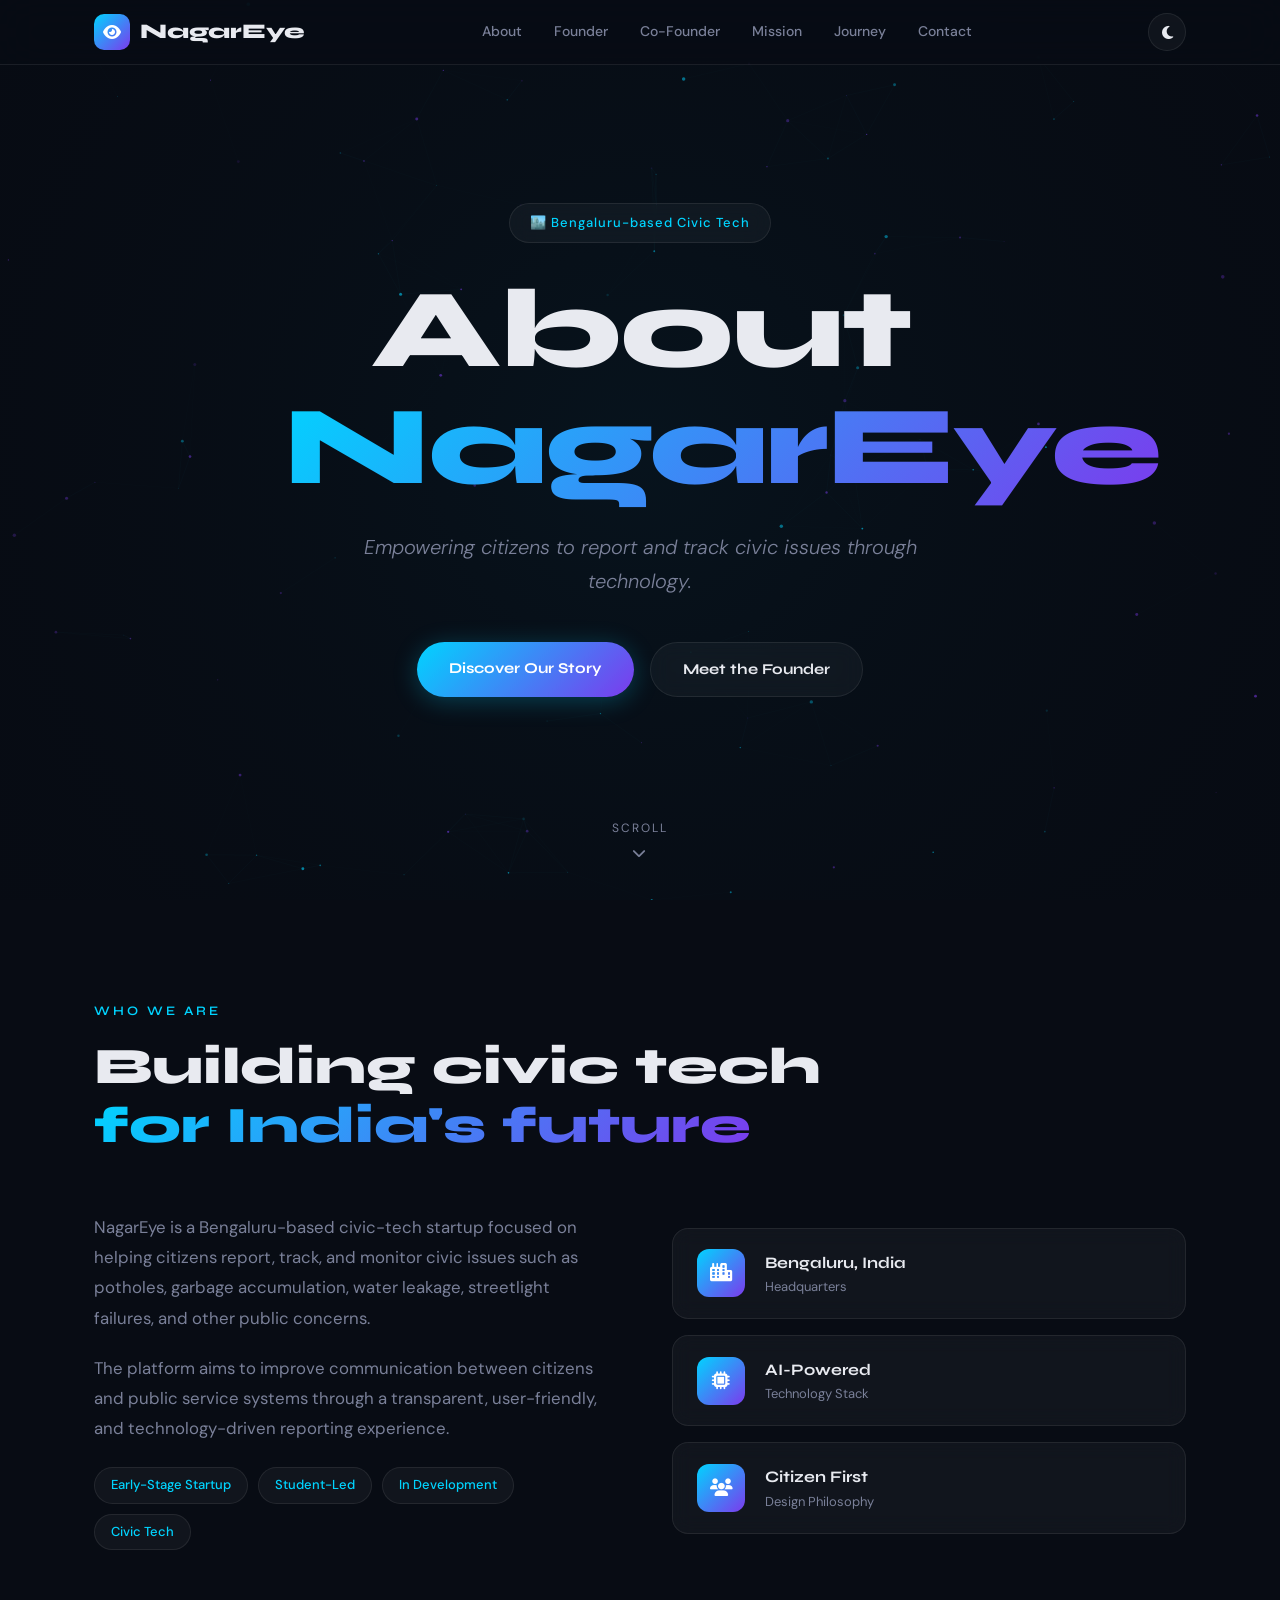
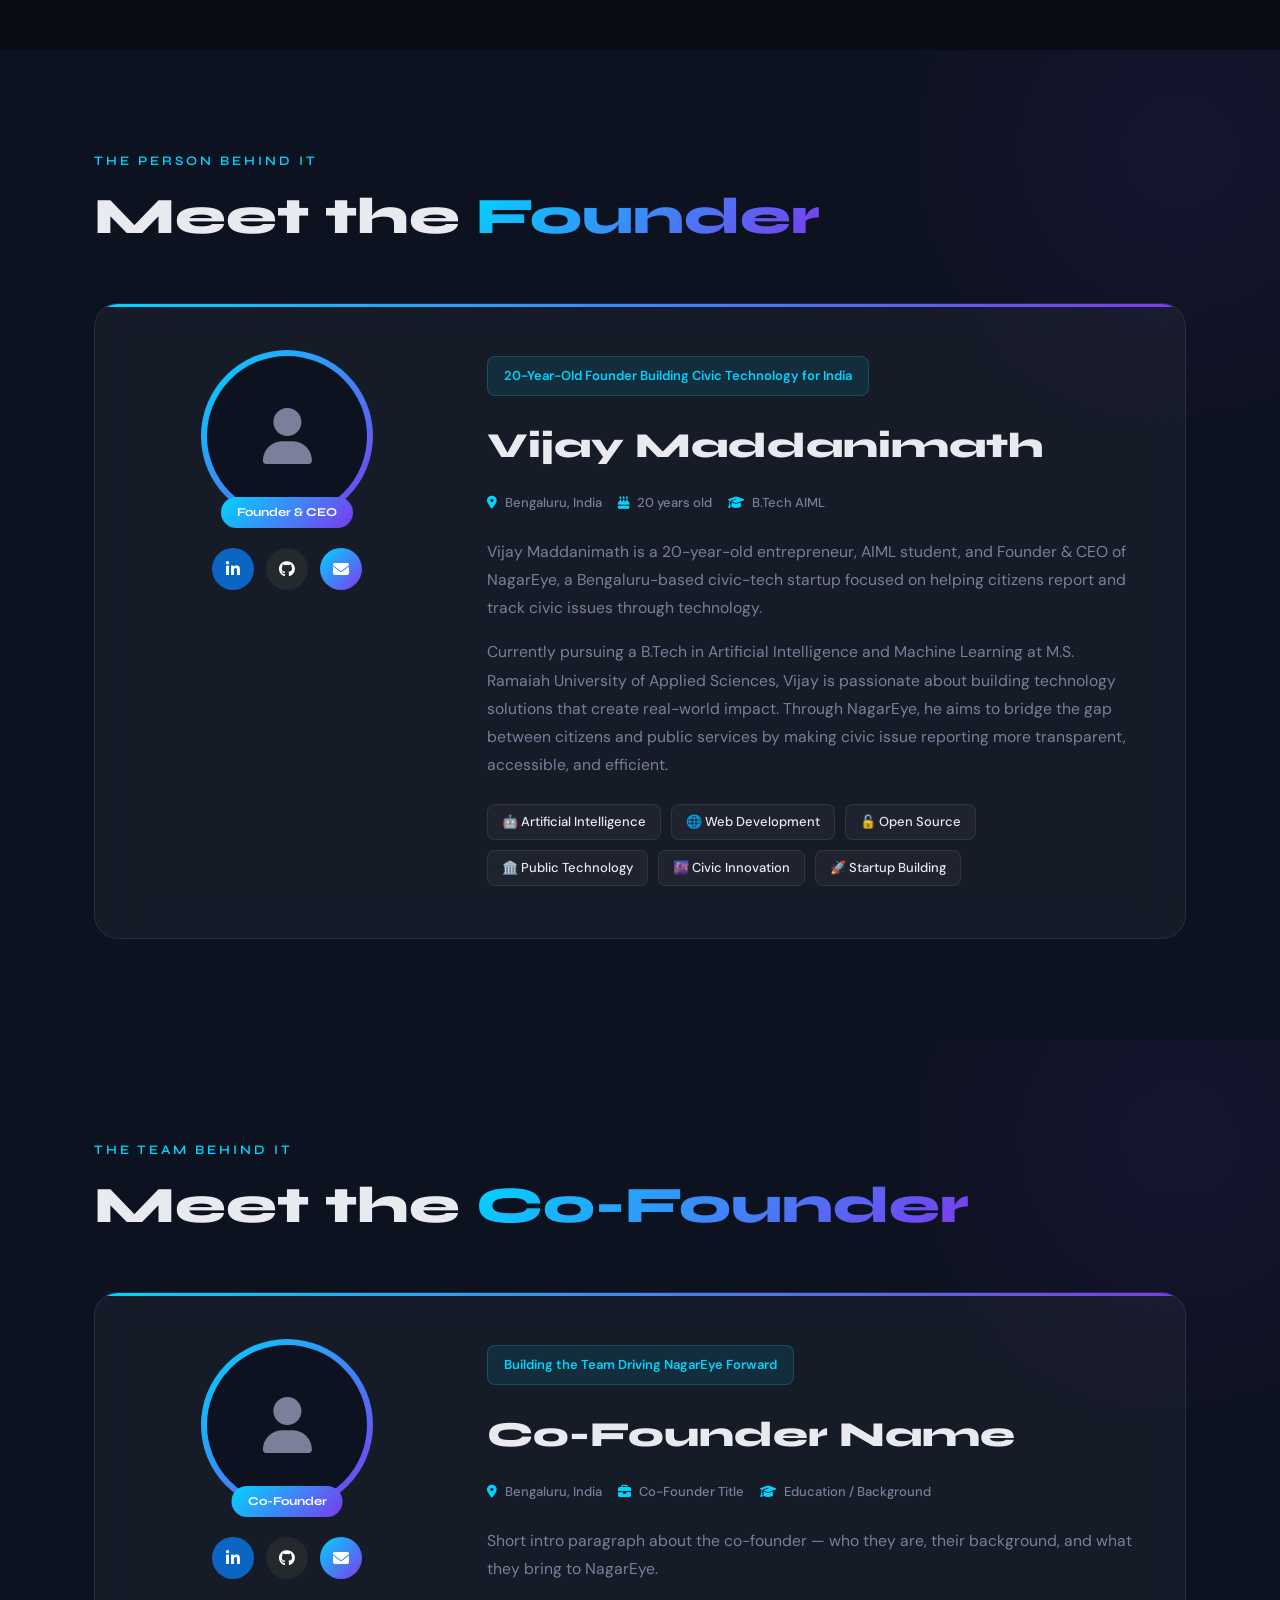
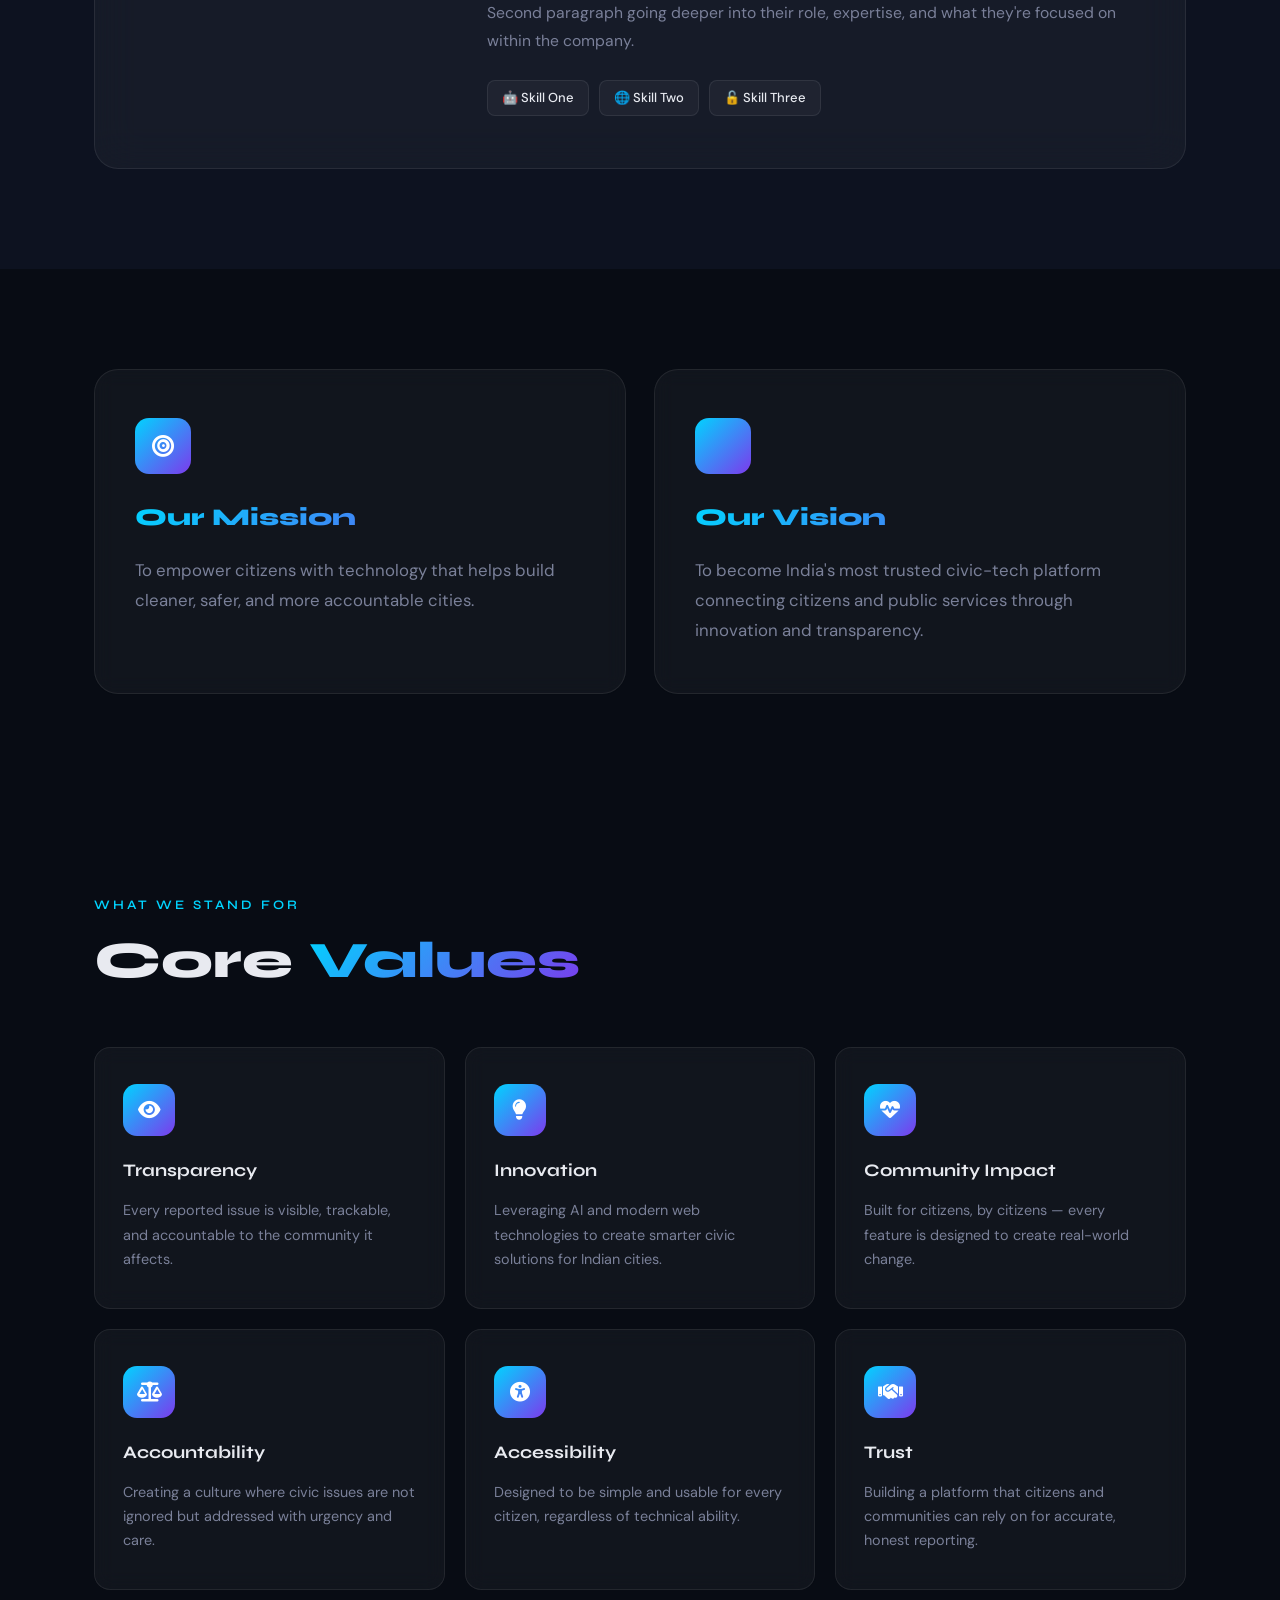
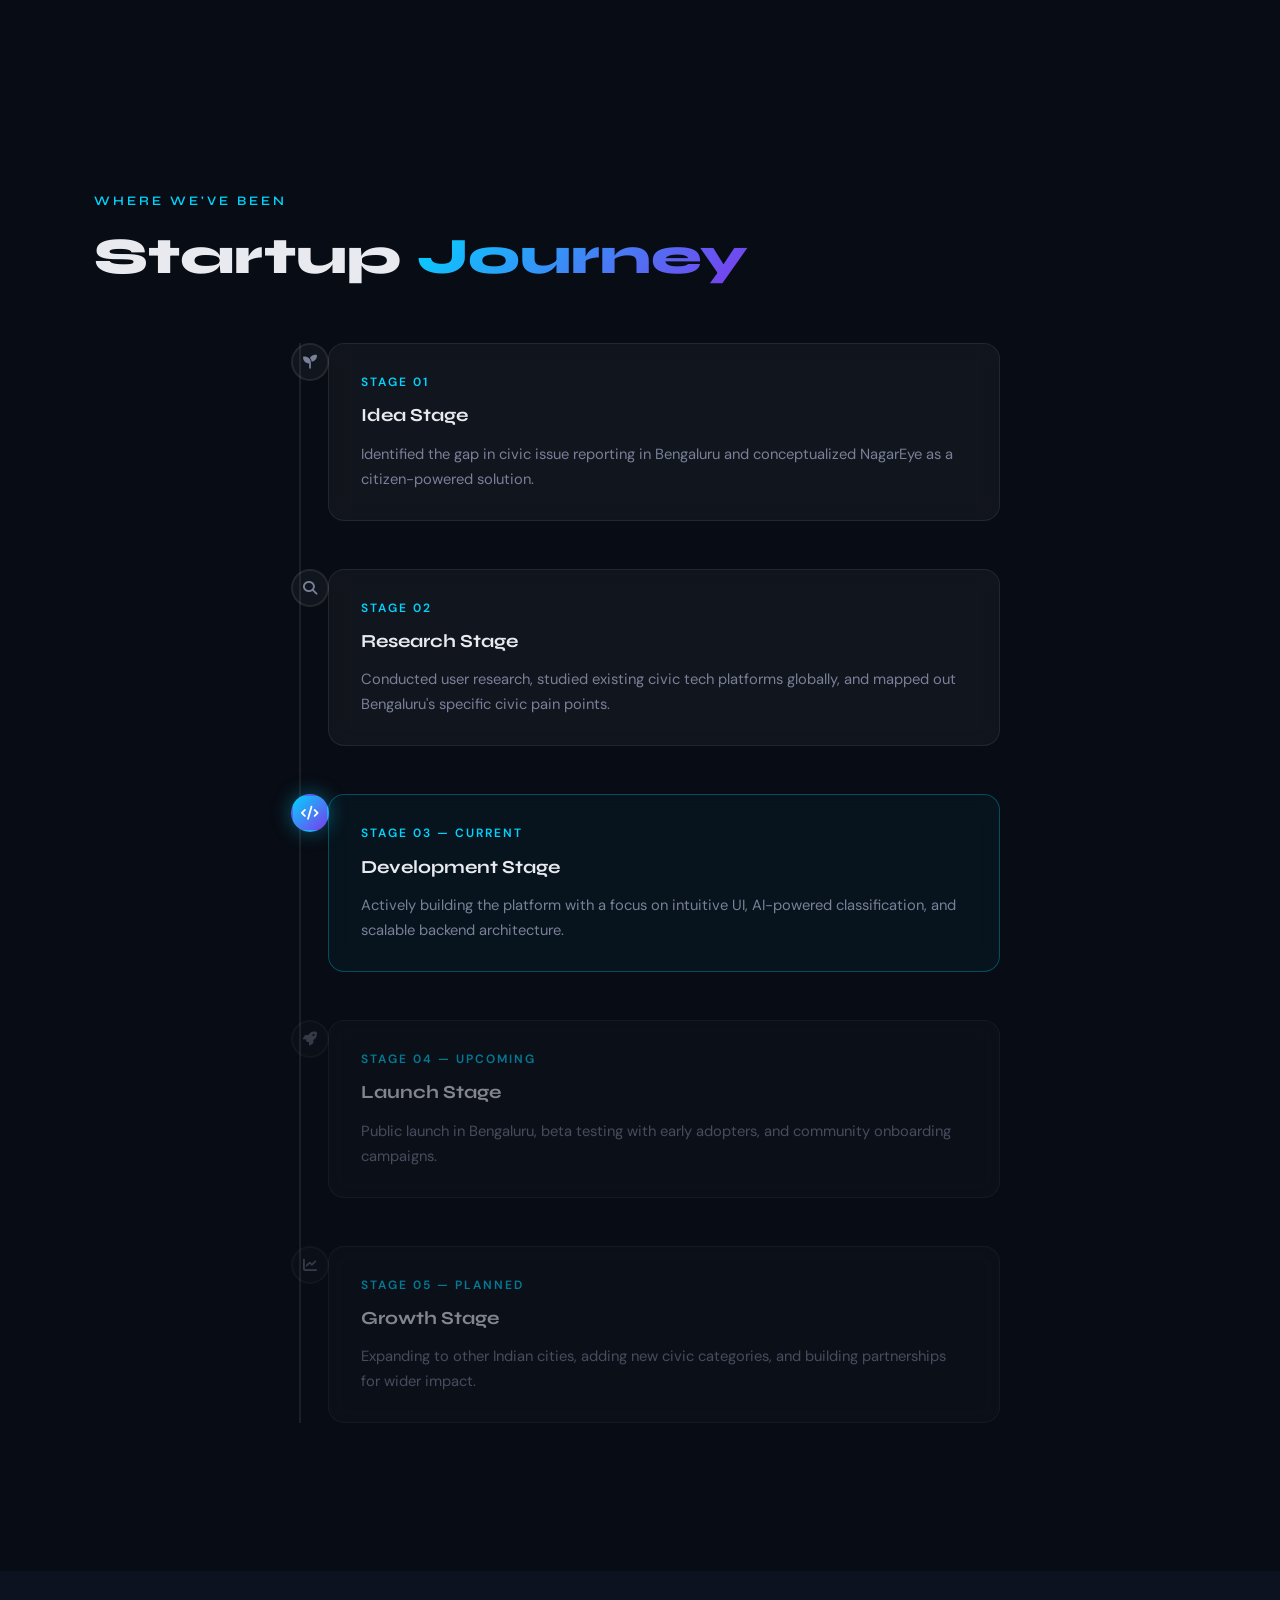
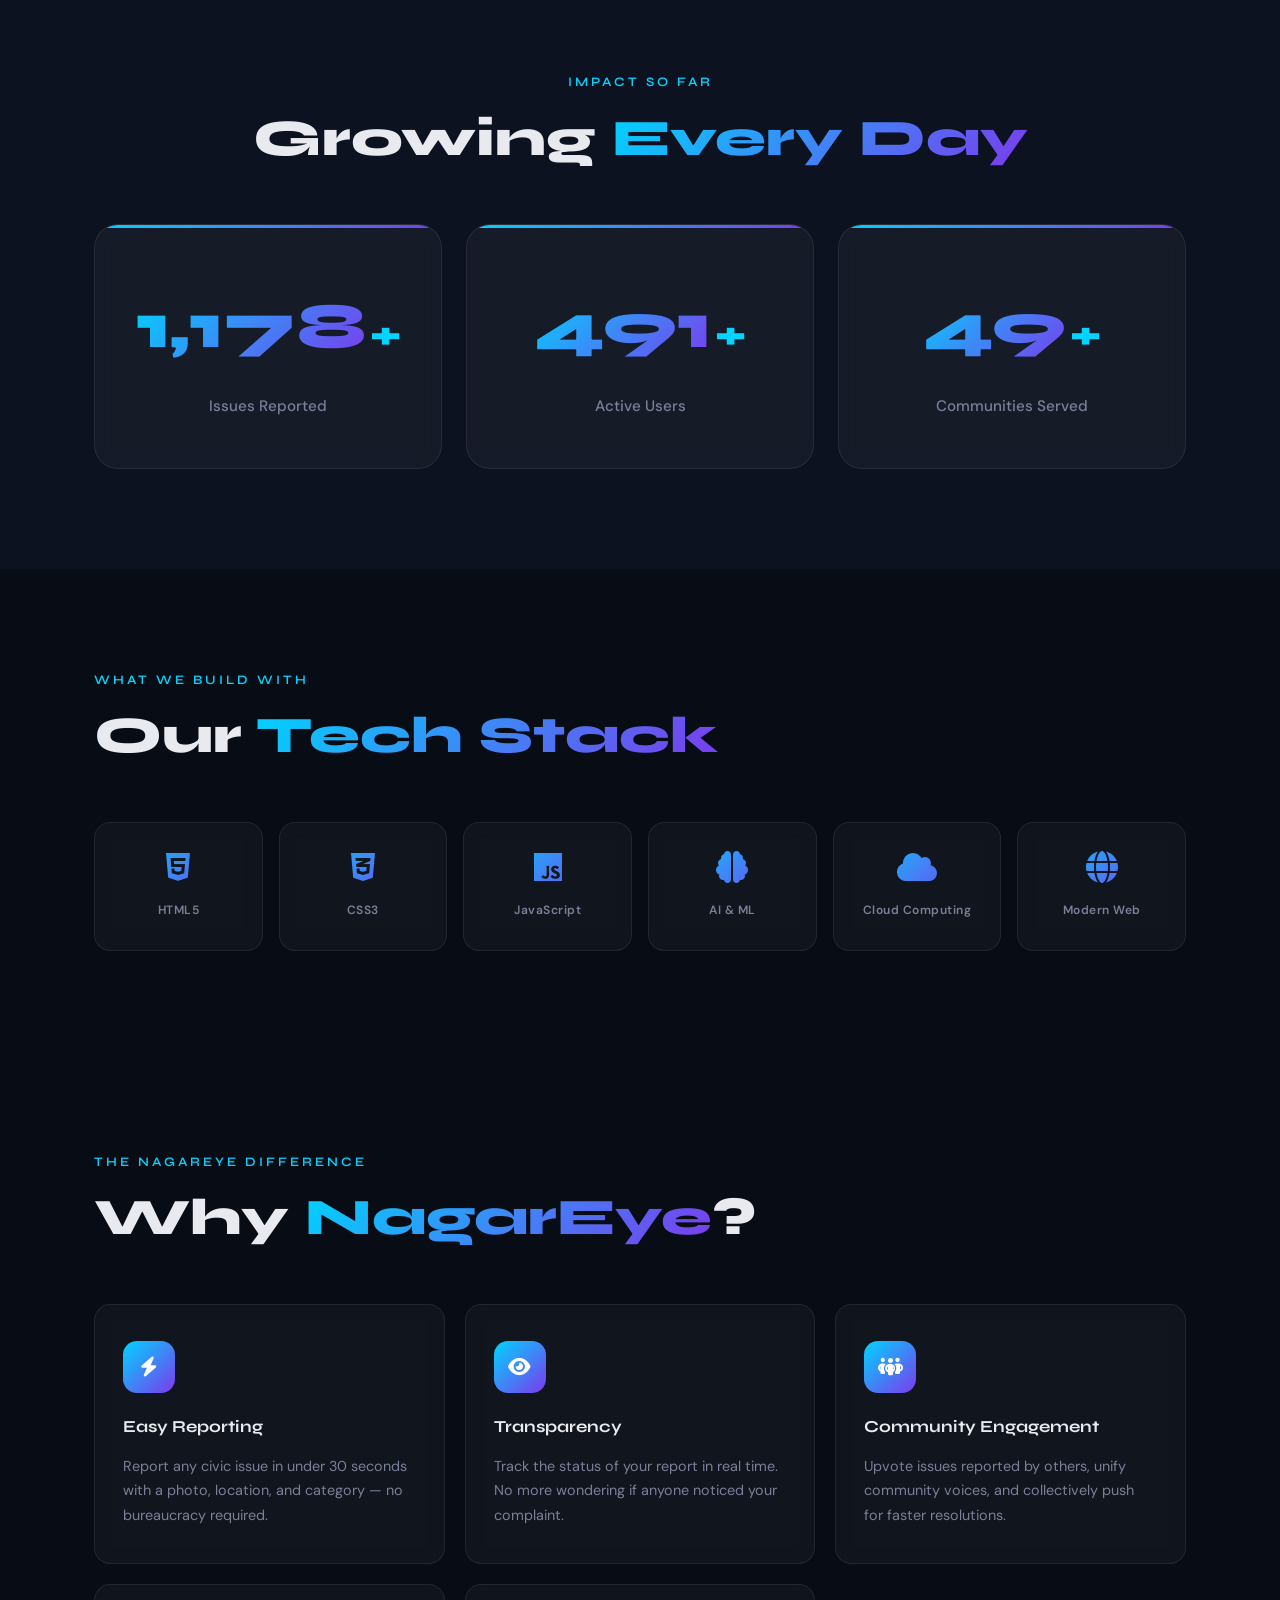
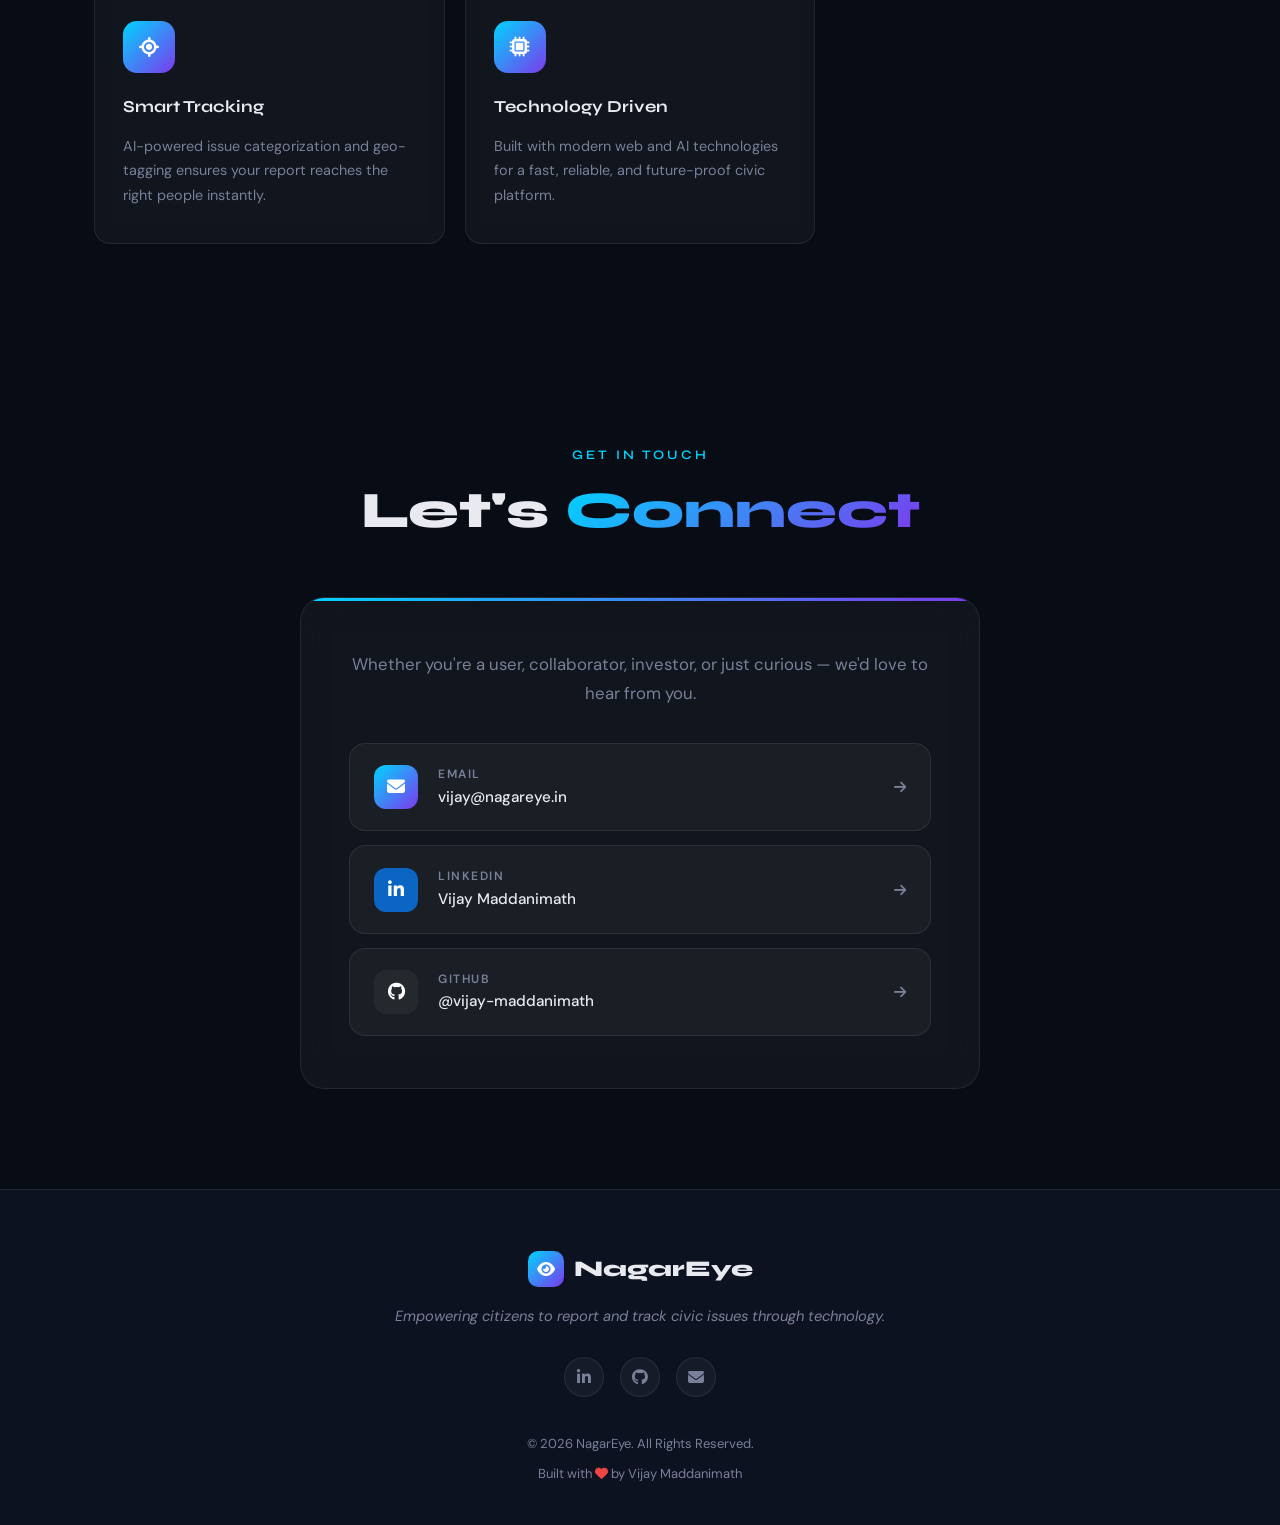
==== commit 6df0aae9: "Update index.html" ====
--- a/index.html
+++ b/index.html
@@ -30,6 +30,7 @@
       <div class="nav-links">
         <a href="#about">About</a>
         <a href="#founder">Founder</a>
+        <a href="#cofounder">Co-Founder</a>
         <a href="#mission">Mission</a>
         <a href="#journey">Journey</a>
         <a href="#contact">Contact</a>
@@ -44,6 +45,7 @@
     <div class="nav-mobile" id="navMobile">
       <a href="#about">About</a>
       <a href="#founder">Founder</a>
+      <a href="#cofounder">Co-Founder</a>
       <a href="#mission">Mission</a>
       <a href="#journey">Journey</a>
       <a href="#contact">Contact</a>
@@ -161,6 +163,53 @@
     </div>
   </section>
 
+  <!-- CO-FOUNDER -->
+  <section class="section founder-section" id="cofounder">
+    <div class="founder-bg-blob"></div>
+    <div class="container">
+      <div class="section-label reveal">The Team Behind It</div>
+      <h2 class="section-title reveal">Meet the <span class="gradient-text">Co-Founder</span></h2>
+      <div class="founder-card reveal">
+        <div class="founder-left">
+          <div class="founder-avatar">
+            <div class="avatar-ring"></div>
+            <div class="avatar-inner">
+              <i class="fa-solid fa-user avatar-icon"></i>
+            </div>
+            <div class="founder-badge-chip">Co-Founder</div>
+          </div>
+          <div class="founder-socials">
+            <a href="https://linkedin.com" target="_blank" rel="noopener" class="social-btn linkedin" aria-label="LinkedIn">
+              <i class="fa-brands fa-linkedin-in"></i>
+            </a>
+            <a href="https://github.com" target="_blank" rel="noopener" class="social-btn github" aria-label="GitHub">
+              <i class="fa-brands fa-github"></i>
+            </a>
+            <a href="mailto:cofounder@nagareye.in" class="social-btn email" aria-label="Email">
+              <i class="fa-solid fa-envelope"></i>
+            </a>
+          </div>
+        </div>
+        <div class="founder-right">
+          <div class="founder-highlight">Building the Team Driving NagarEye Forward</div>
+          <h3 class="founder-name">Co-Founder Name</h3>
+          <div class="founder-meta">
+            <span><i class="fa-solid fa-location-dot"></i> Bengaluru, India</span>
+            <span><i class="fa-solid fa-briefcase"></i> Co-Founder Title</span>
+            <span><i class="fa-solid fa-graduation-cap"></i> Education / Background</span>
+          </div>
+          <p class="founder-bio">Short intro paragraph about the co-founder — who they are, their background, and what they bring to NagarEye.</p>
+          <p class="founder-bio">Second paragraph going deeper into their role, expertise, and what they're focused on within the company.</p>
+          <div class="founder-interests">
+            <span class="interest-chip">🤖 Skill One</span>
+            <span class="interest-chip">🌐 Skill Two</span>
+            <span class="interest-chip">🔓 Skill Three</span>
+          </div>
+        </div>
+      </div>
+    </div>
+  </section>
+
   <!-- MISSION + VISION -->
   <section class="section" id="mission">
     <div class="container">
@@ -406,4 +455,4 @@
 
   <script src="app.js"></script>
 </body>
-</html>+</html>
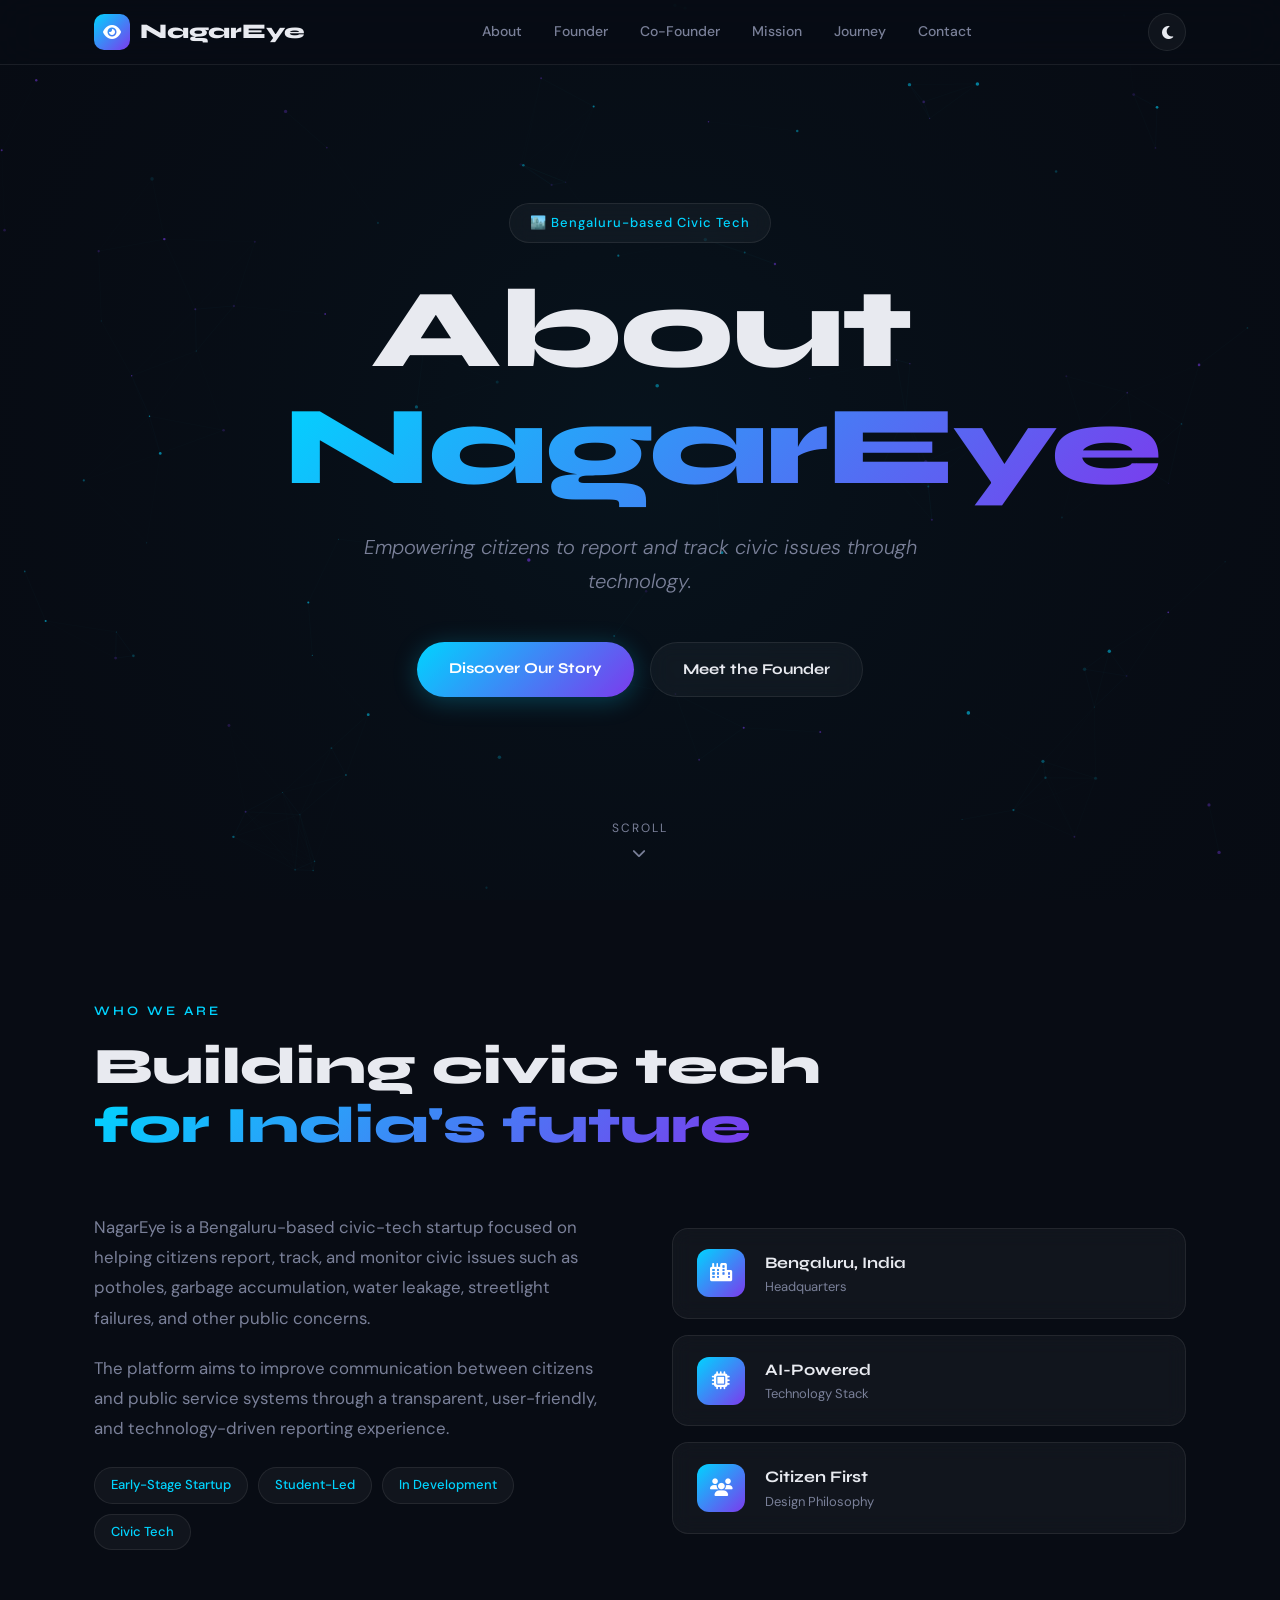
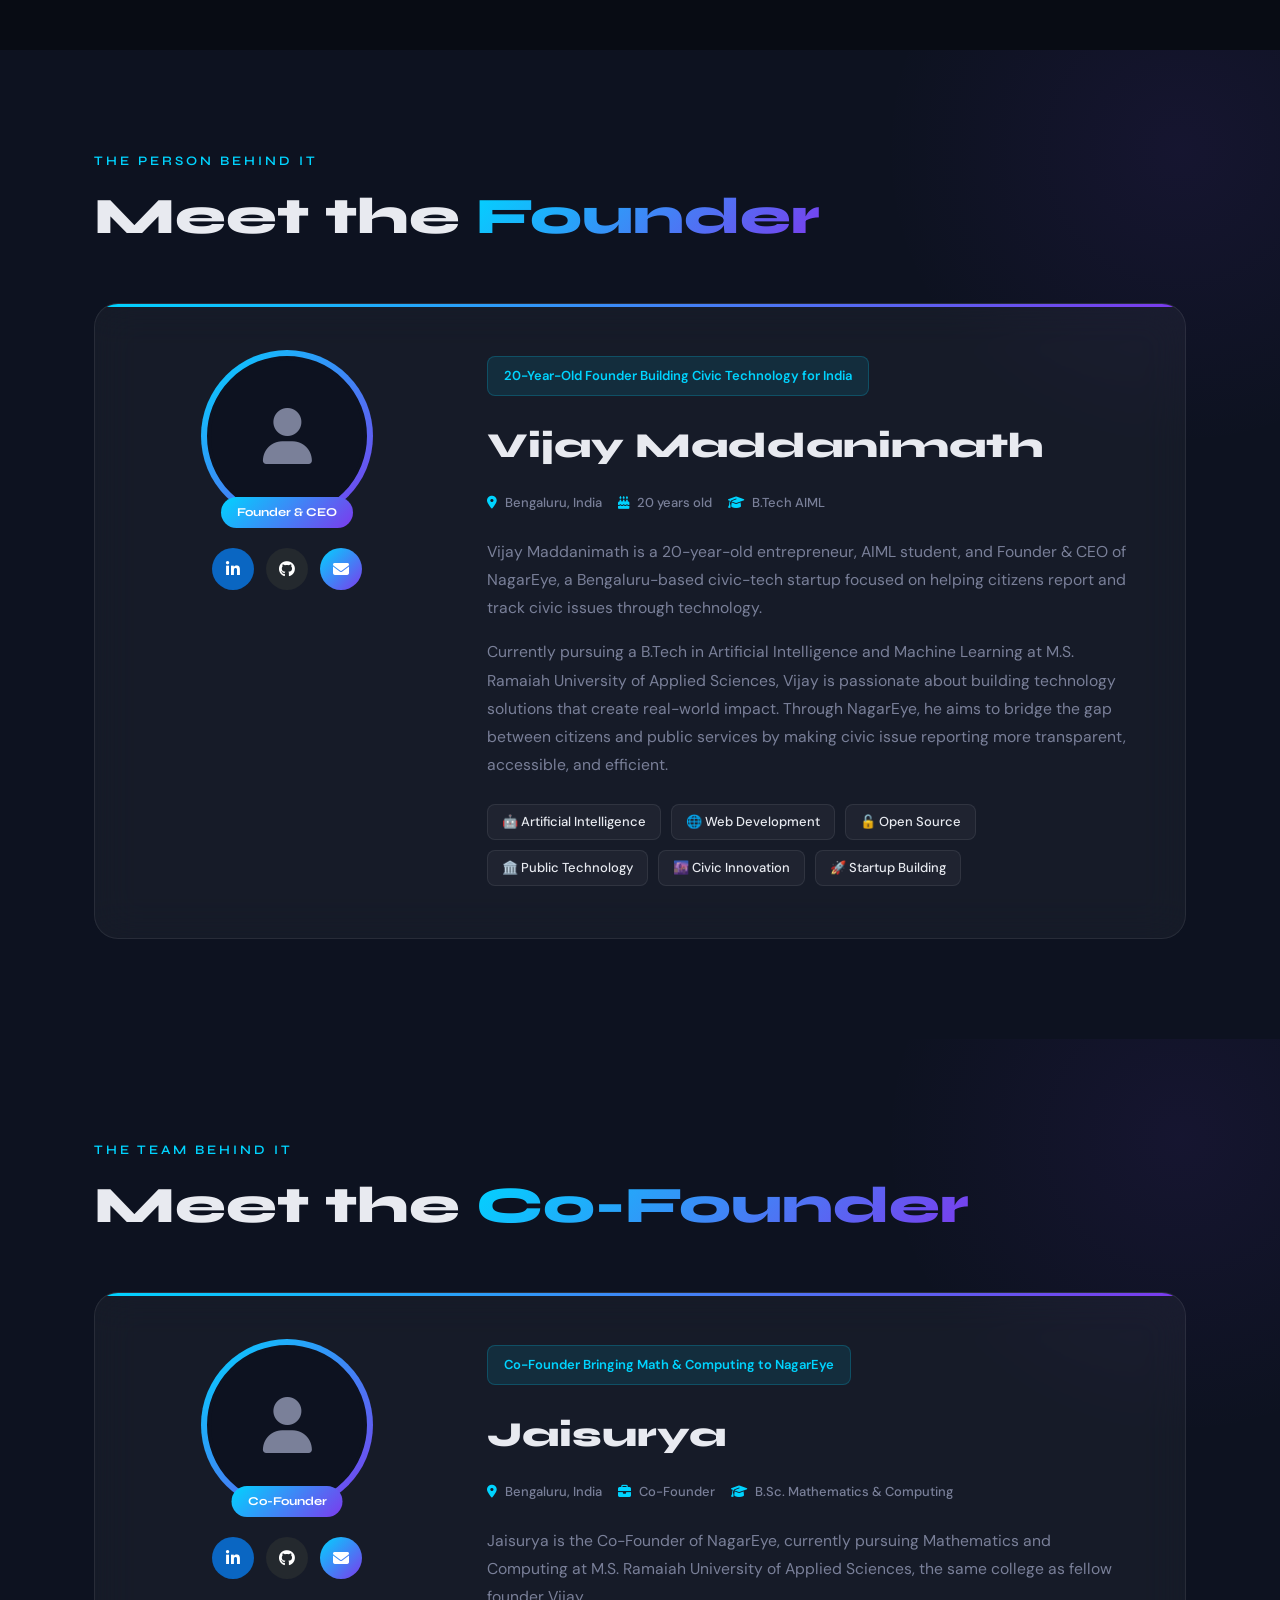
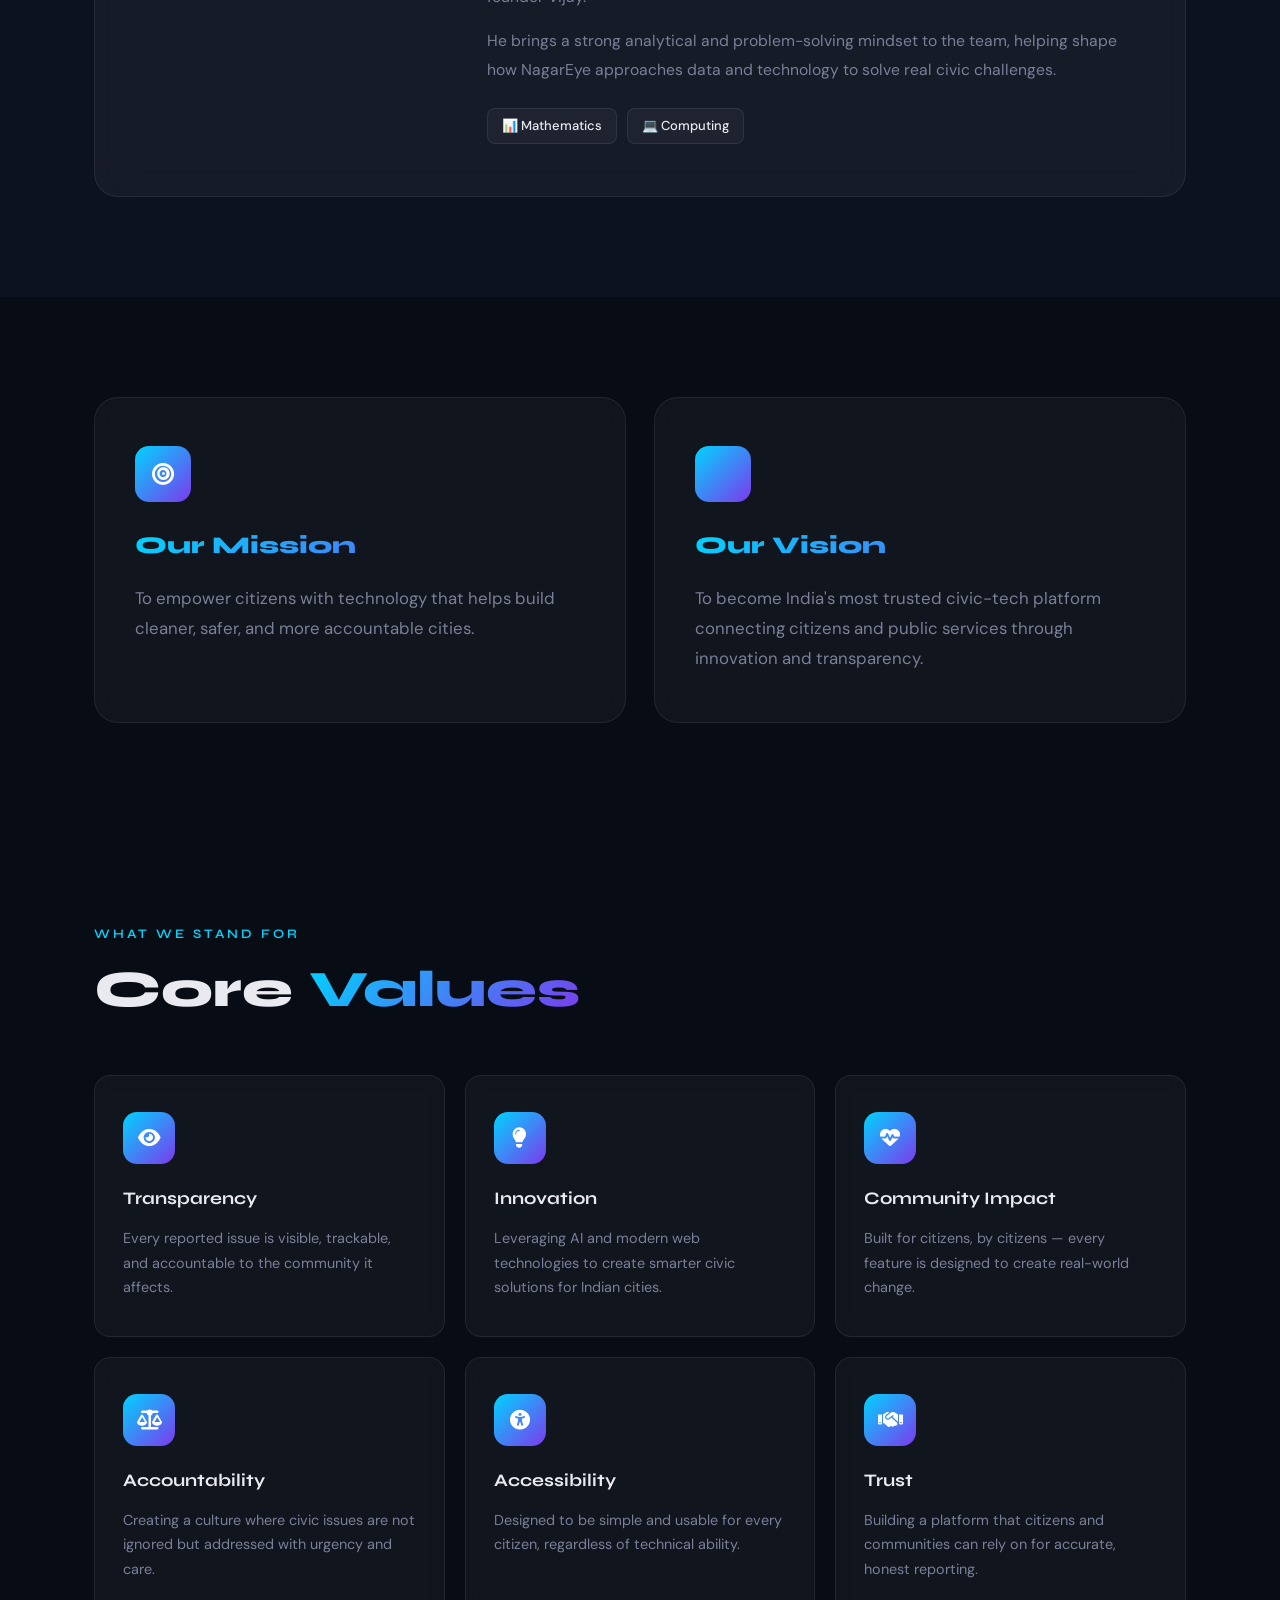
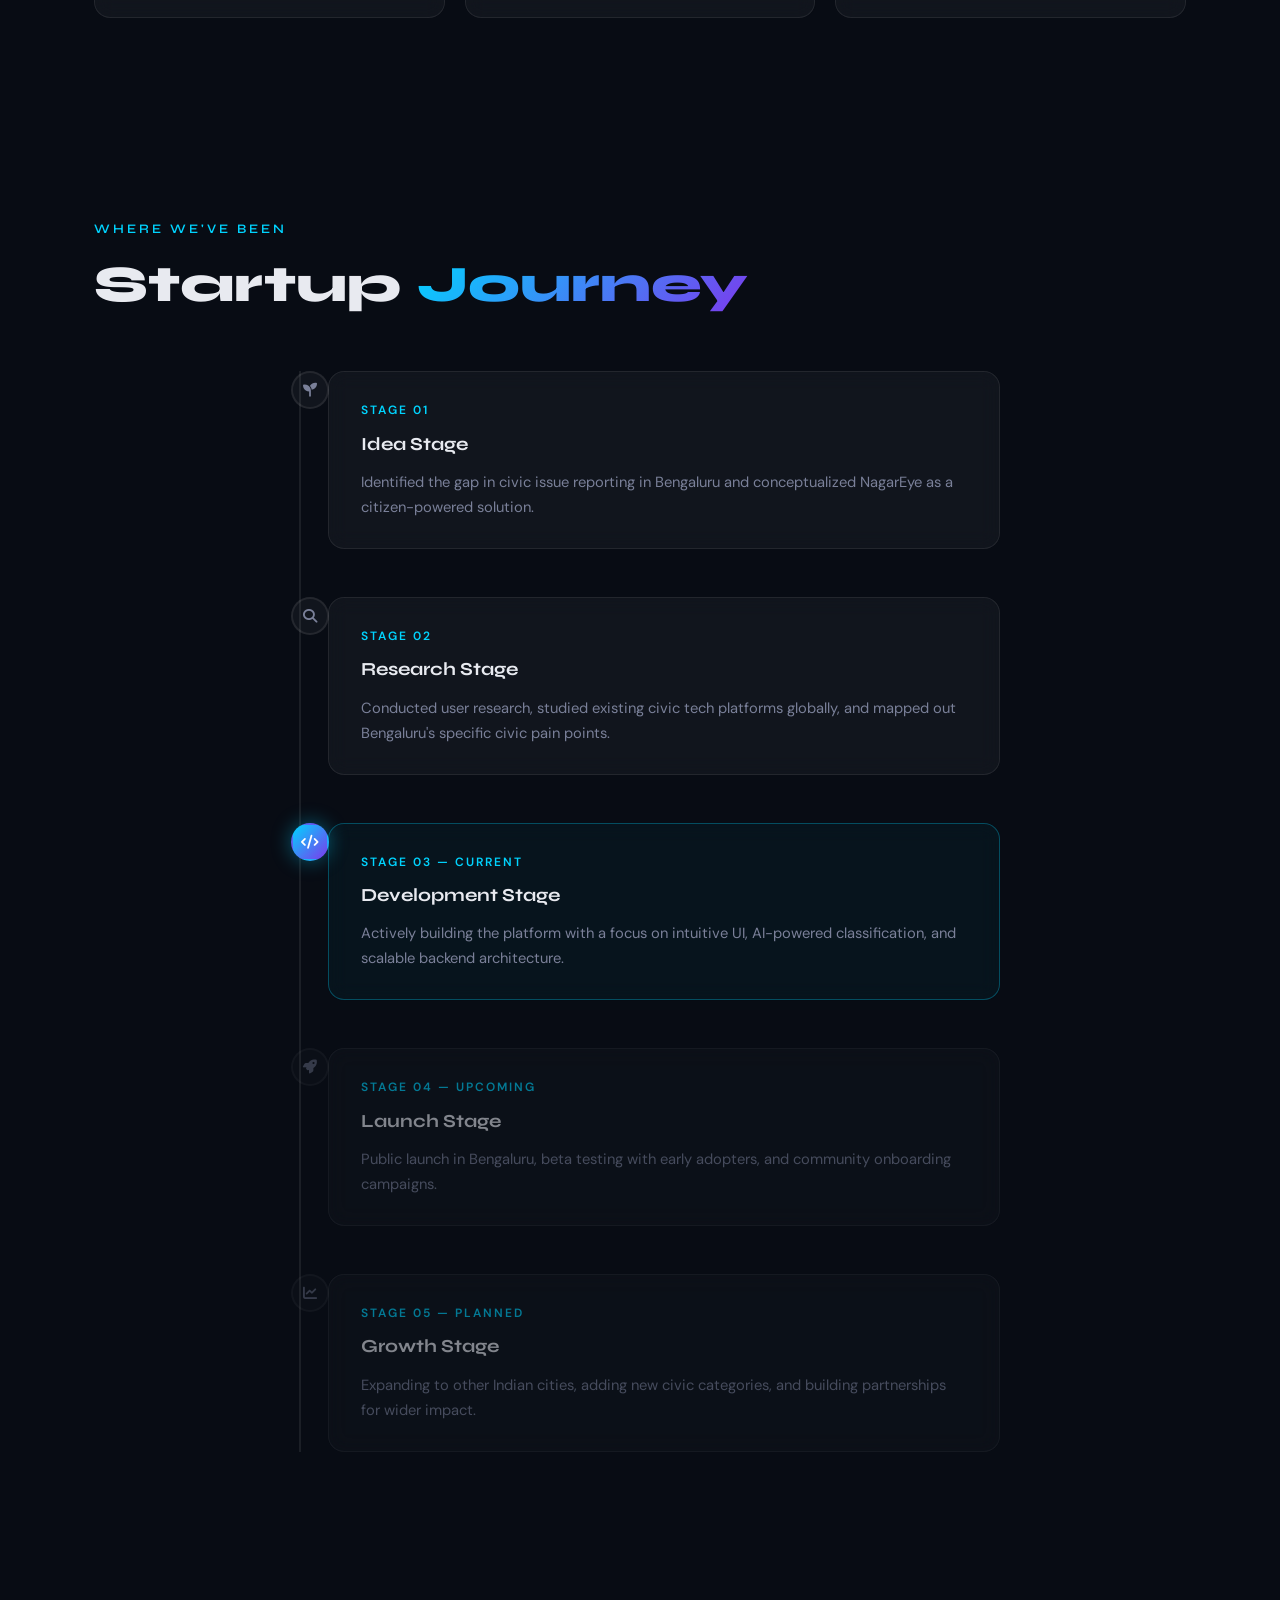
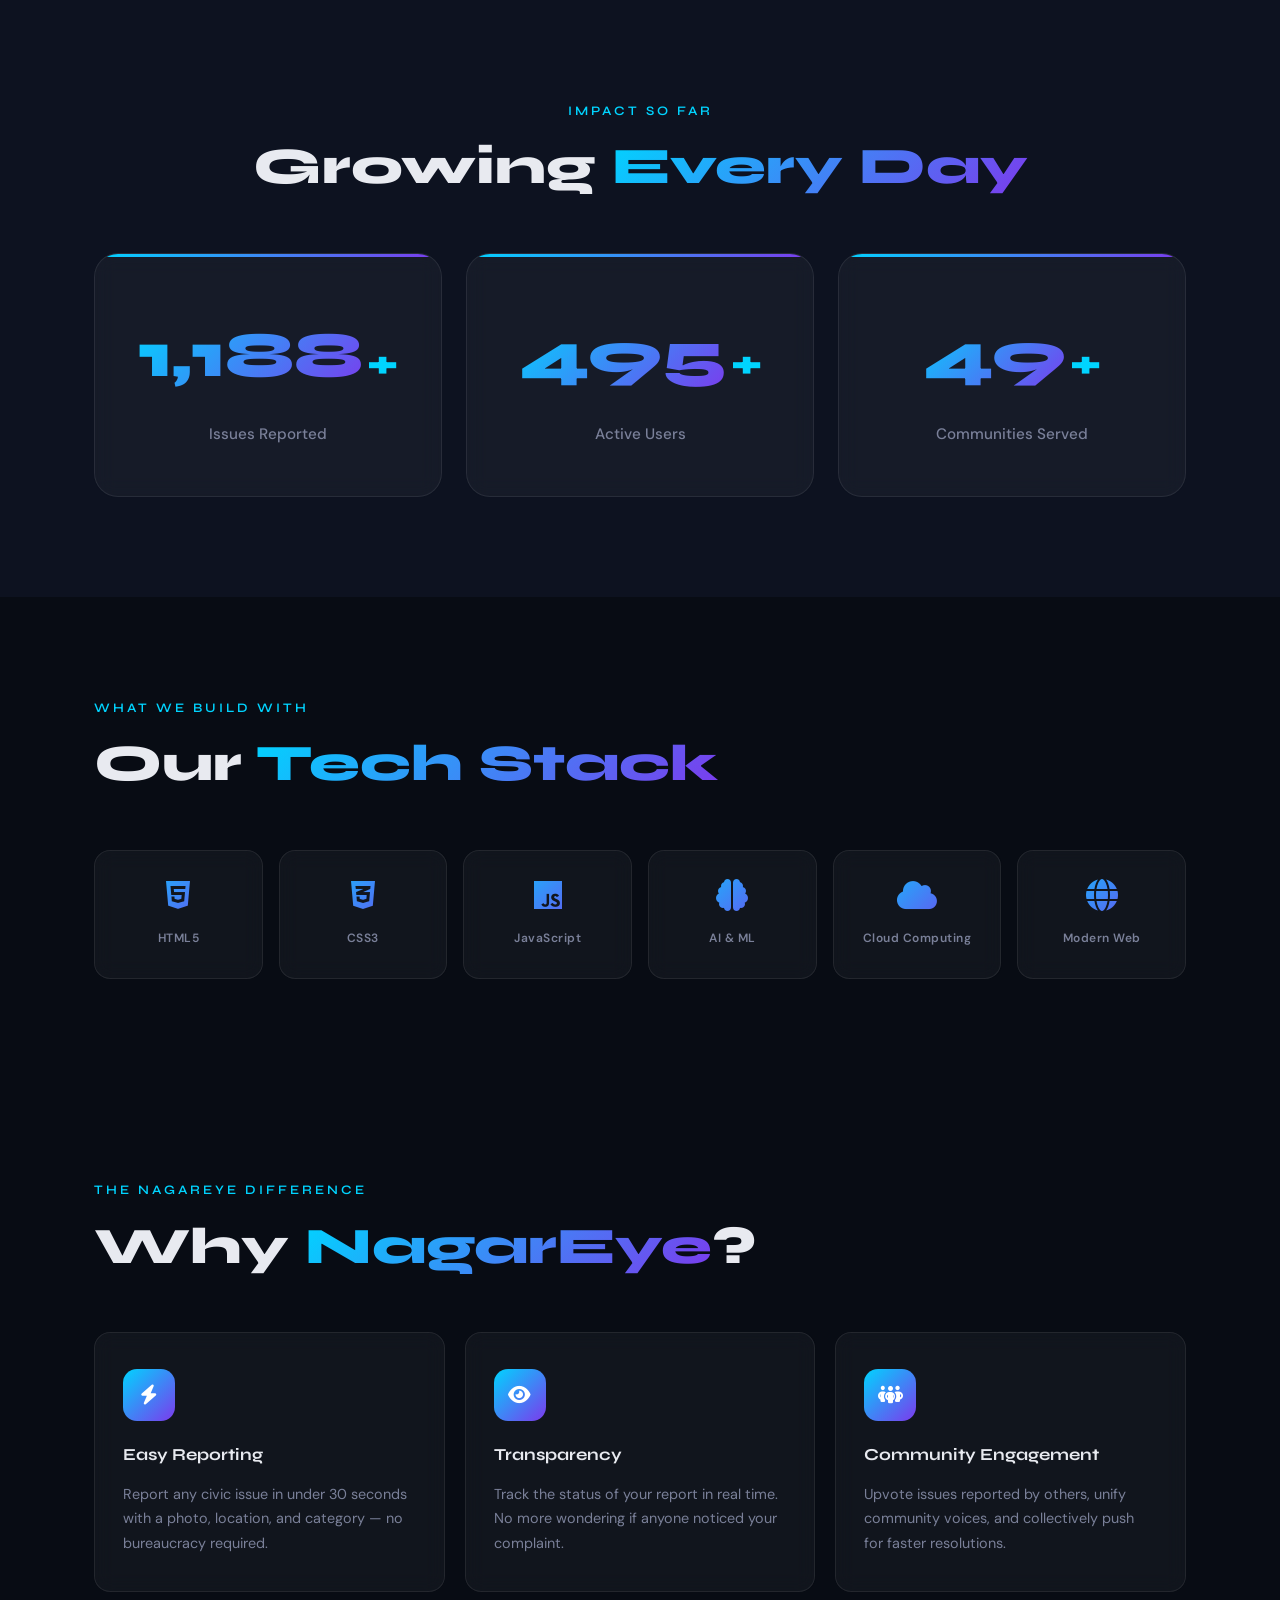
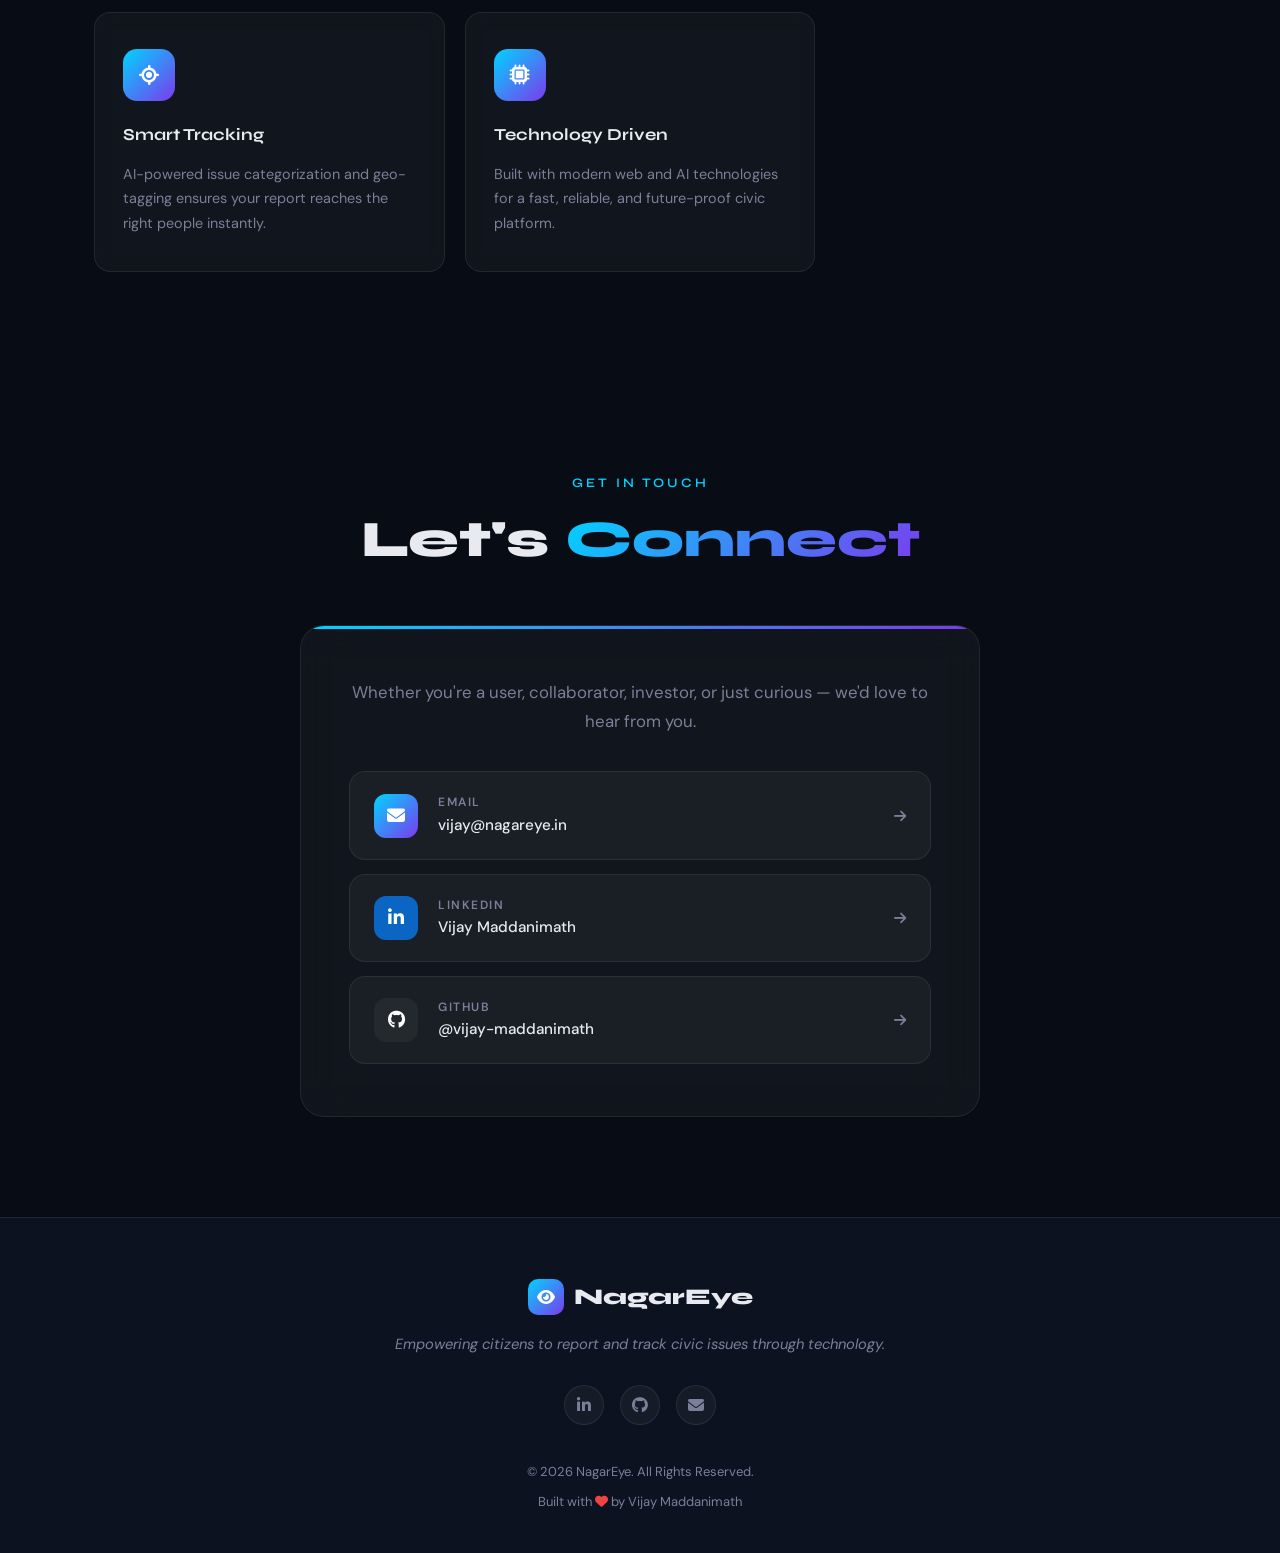
==== commit 4dccde84: "Update index.html" ====
--- a/index.html
+++ b/index.html
@@ -185,26 +185,24 @@
             <a href="https://github.com" target="_blank" rel="noopener" class="social-btn github" aria-label="GitHub">
               <i class="fa-brands fa-github"></i>
             </a>
-            <a href="mailto:cofounder@nagareye.in" class="social-btn email" aria-label="Email">
+            <a href="mailto:surya03jai@gmail.com" class="social-btn email" aria-label="Email">
               <i class="fa-solid fa-envelope"></i>
             </a>
           </div>
         </div>
         <div class="founder-right">
-          <div class="founder-highlight">Building the Team Driving NagarEye Forward</div>
-          <h3 class="founder-name">Co-Founder Name</h3>
+          <div class="founder-highlight">Co-Founder Bringing Math &amp; Computing to NagarEye</div>
+          <h3 class="founder-name">Jaisurya</h3>
           <div class="founder-meta">
             <span><i class="fa-solid fa-location-dot"></i> Bengaluru, India</span>
-            <span><i class="fa-solid fa-briefcase"></i> Co-Founder Title</span>
-            <span><i class="fa-solid fa-graduation-cap"></i> Education / Background</span>
-          </div>
-          <p class="founder-bio">Short intro paragraph about the co-founder — who they are, their background, and what they bring to NagarEye.</p>
-          <p class="founder-bio">Second paragraph going deeper into their role, expertise, and what they're focused on within the company.</p>
+            <span><i class="fa-solid fa-briefcase"></i> Co-Founder</span>
+            <span><i class="fa-solid fa-graduation-cap"></i> B.Sc. Mathematics &amp; Computing</span>
+          </div>
+          <p class="founder-bio">Jaisurya is the Co-Founder of NagarEye, currently pursuing Mathematics and Computing at M.S. Ramaiah University of Applied Sciences, the same college as fellow founder Vijay.</p>
+          <p class="founder-bio">He brings a strong analytical and problem-solving mindset to the team, helping shape how NagarEye approaches data and technology to solve real civic challenges.</p>
           <div class="founder-interests">
-            <span class="interest-chip">🤖 Skill One</span>
-            <span class="interest-chip">🌐 Skill Two</span>
-            <span class="interest-chip">🔓 Skill Three</span>
-          </div>
+            <span class="interest-chip">📊 Mathematics</span>
+            <span class="interest-chip">💻 Computing</span>
         </div>
       </div>
     </div>
